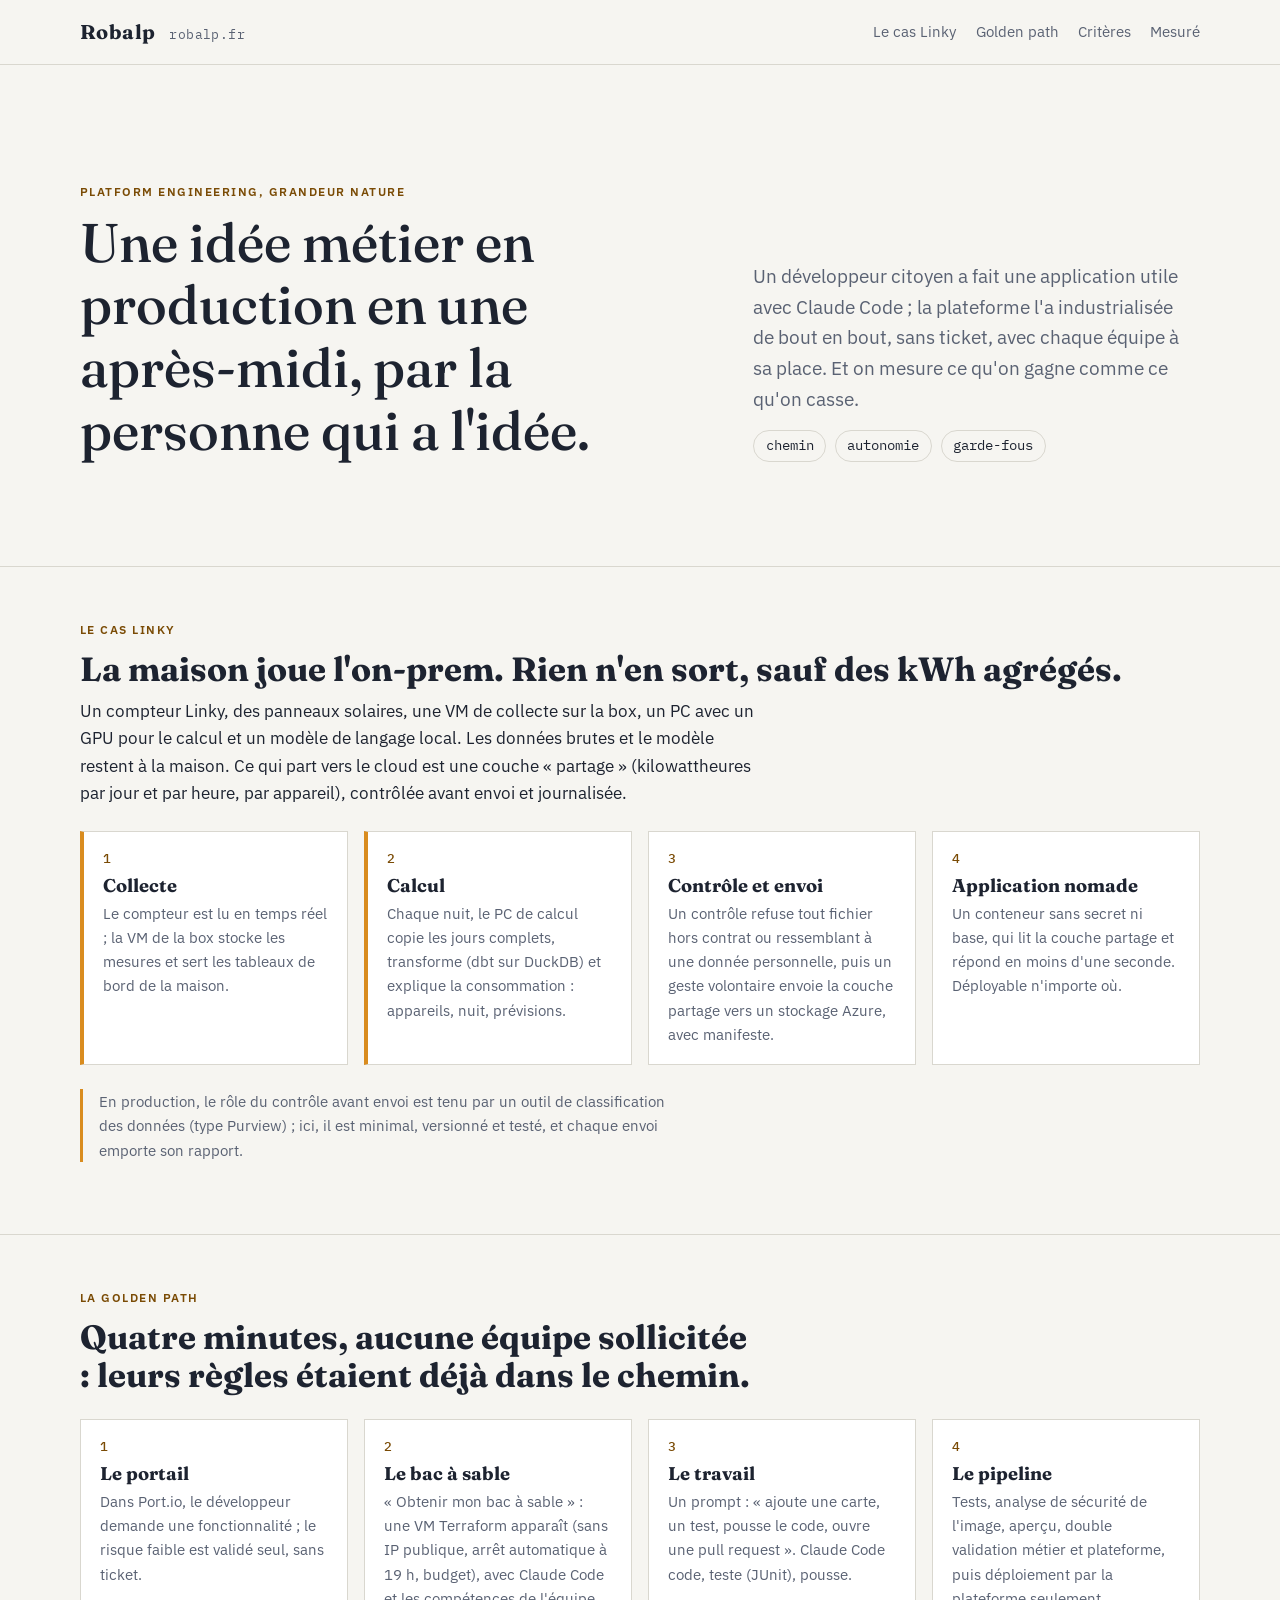
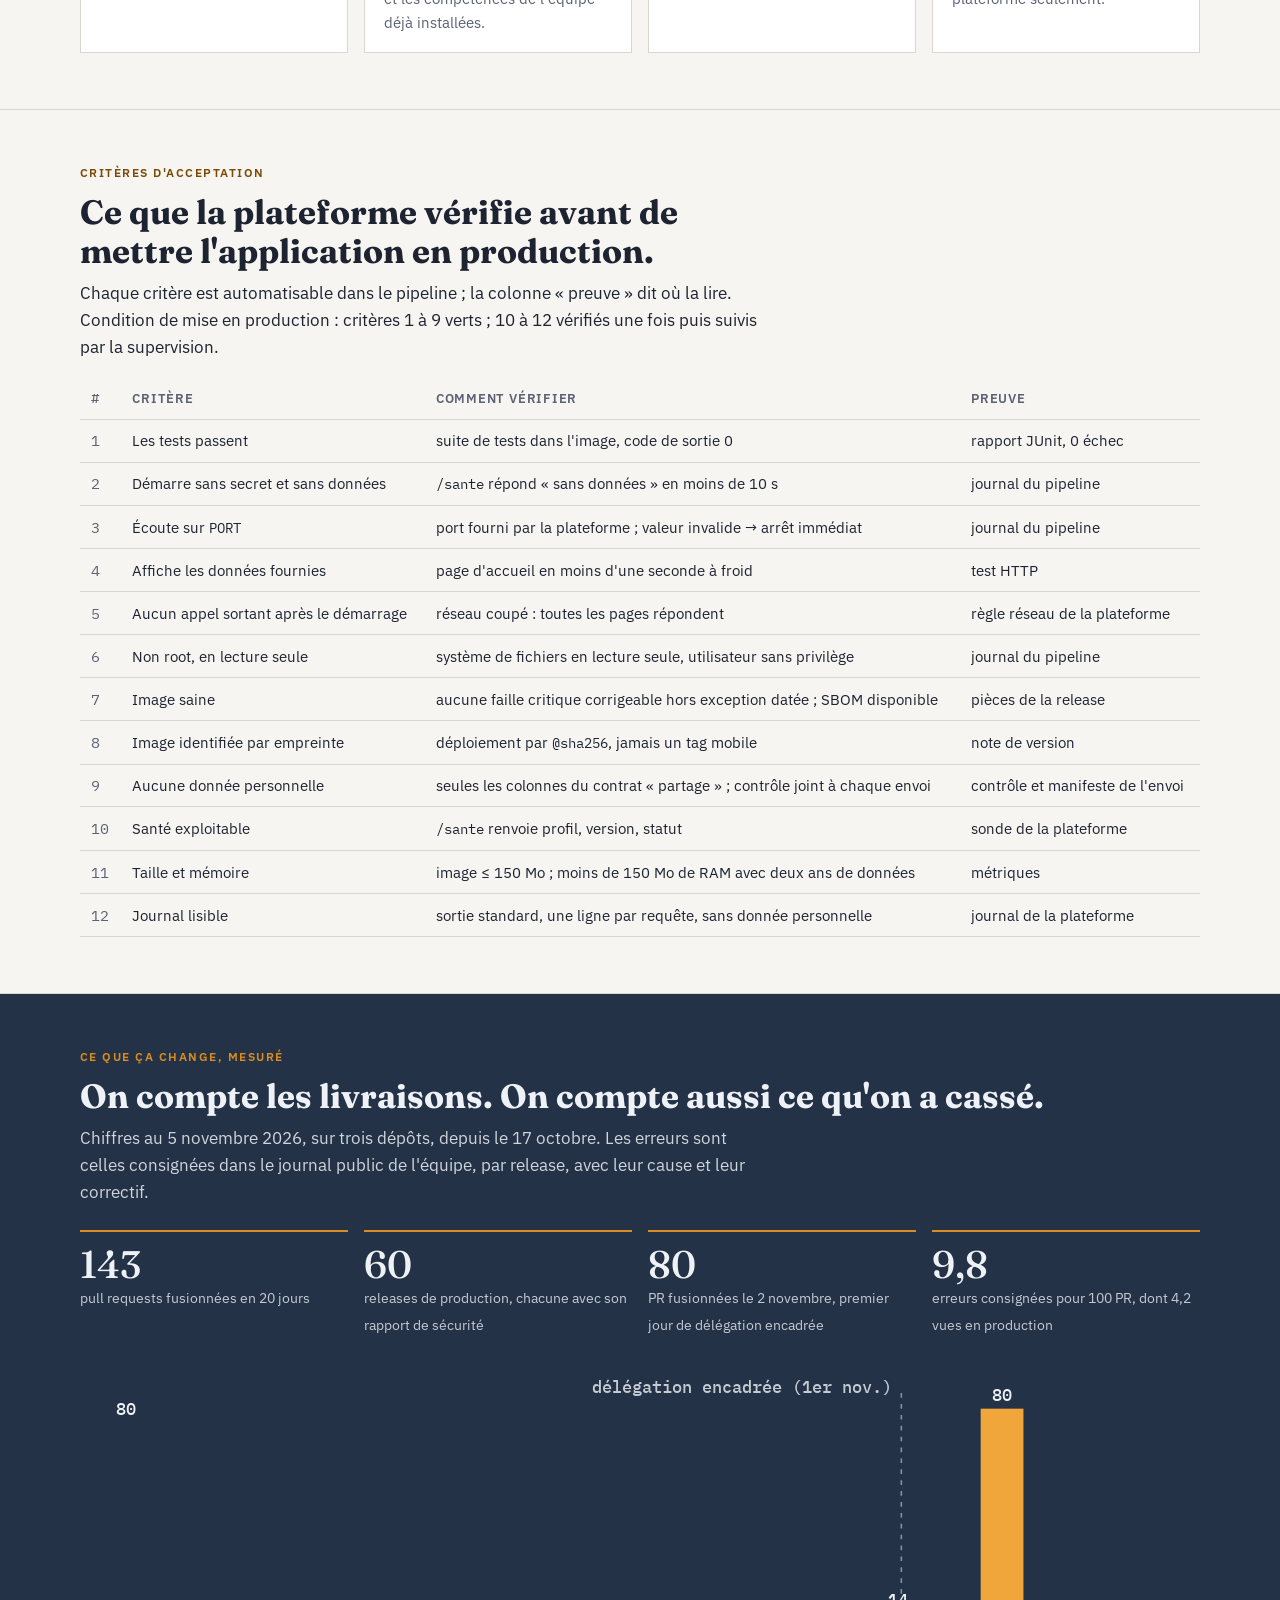
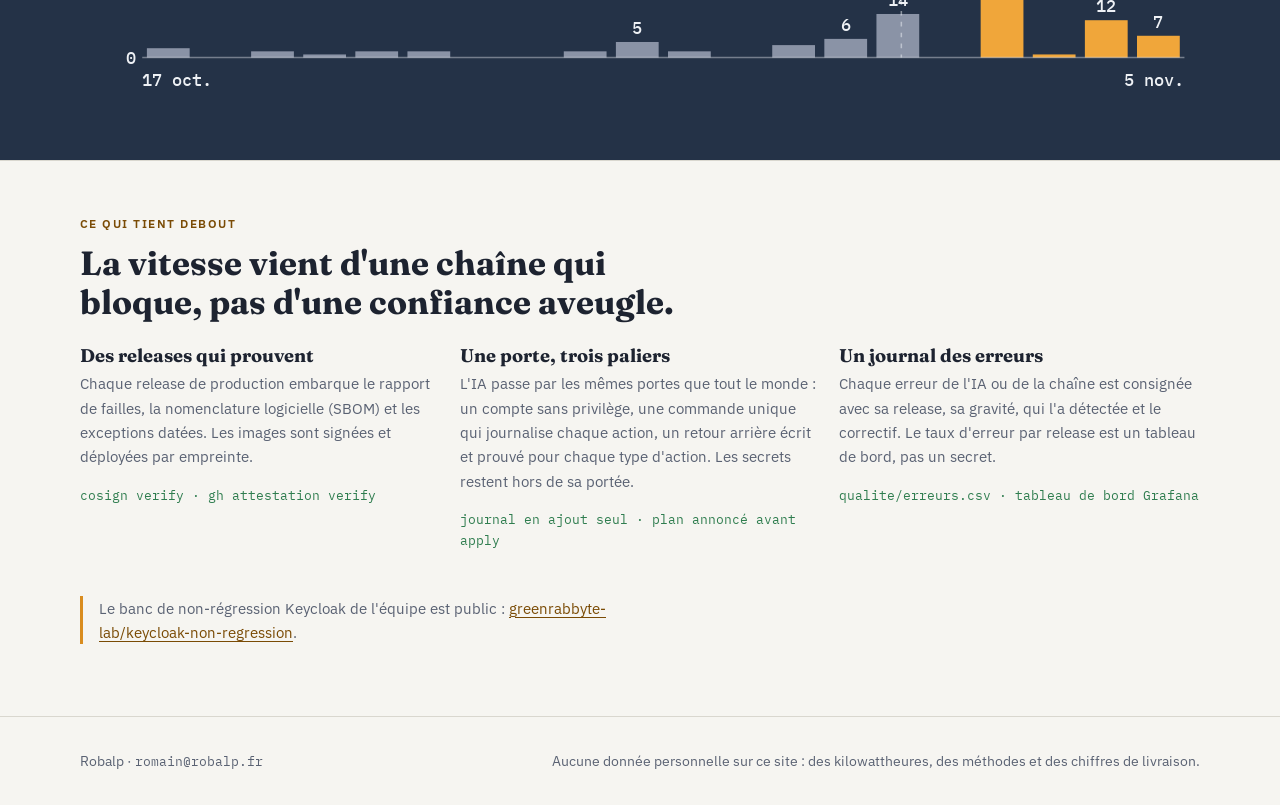
==== index.html @ 1f4fc1a6 "Site vitrine www.robalp.fr : cas Linky, golden path, critères, livraisons mesurées (GRL-93) Co-Autho" ====
<!doctype html>
<html lang="fr">
<head>
<meta charset="utf-8">
<meta name="viewport" content="width=device-width, initial-scale=1, viewport-fit=cover">
<title>Robalp — Linky, de la maison au cloud</title>
<meta name="description" content="Un développeur citoyen a fait une application utile avec Claude Code ; la plateforme l'a industrialisée de bout en bout. Le cas Linky : architecture, golden path, critères d'acceptation, livraisons et erreurs mesurées.">
<link rel="preconnect" href="https://fonts.googleapis.com">
<link rel="preconnect" href="https://fonts.gstatic.com" crossorigin>
<link rel="stylesheet" href="https://fonts.googleapis.com/css2?family=Fraunces:opsz,wght@9..144,500;9..144,700&family=IBM+Plex+Sans:wght@400;500;600&family=IBM+Plex+Mono:wght@400;500&display=swap">
<style>
/* Disposition : une colonne de lecture (68 ch), bandes pleine largeur aux sections de mesure ;
   l'accent est la couleur d'un compteur Linky (ambre), le fond un ardoise légèrement bleuté. */
:root {
  --bg: #f6f5f1; --fg: #1d2330; --muted: #5a6273; --line: #d9d7cf;
  --panel: #ffffff; --accent: #d98c1f; --accent-ink: #7a4b05; --slate: #243247; --slate-fg: #eef1f5;
  --ok: #2f7d4f;
  --display: "Fraunces", Georgia, "Times New Roman", serif;
  --body: "IBM Plex Sans", "Segoe UI", Helvetica, Arial, sans-serif;
  --mono: "IBM Plex Mono", Consolas, "Courier New", monospace;
  color-scheme: light;
}
@media (prefers-color-scheme: dark) { :root:not([data-theme="light"]) {
  --bg: #161a22; --fg: #e8e9ec; --muted: #a1a8b5; --line: #30374a;
  --panel: #1f2430; --accent: #f0a63a; --accent-ink: #ffd79a; --slate: #0f131b; --slate-fg: #e8e9ec; --ok: #6fc48f;
  color-scheme: dark;
} }
* { box-sizing: border-box; }
html, body { margin: 0; }
body { background: var(--bg); color: var(--fg); font: 17px/1.6 var(--body); }
.wrap { max-width: 72rem; margin: 0 auto; padding-left: max(16px, env(safe-area-inset-left, 0px)); padding-right: max(16px, env(safe-area-inset-right, 0px)); }
h1, h2, h3 { font-family: var(--display); font-weight: 700; line-height: 1.15; text-wrap: balance; margin: 0; }
h1 { font-size: clamp(2rem, 5vw, 3.4rem); font-weight: 500; }
h2 { font-size: clamp(1.5rem, 3vw, 2.1rem); margin-bottom: .6rem; }
h3 { font-size: 1.15rem; margin-bottom: .3rem; }
p { max-width: 68ch; margin: 0 0 1rem; }
a { color: var(--accent-ink); text-decoration-thickness: 1px; text-underline-offset: 3px; }
.eyebrow { font: 600 .78rem/1 var(--body); letter-spacing: .12em; text-transform: uppercase; color: var(--accent-ink); margin-bottom: .9rem; }
header.site { border-bottom: 1px solid var(--line); }
header.site .wrap { display: flex; justify-content: space-between; align-items: center; padding-block: 1rem; gap: 1rem; flex-wrap: wrap; }
.brand { font-family: var(--display); font-weight: 700; font-size: 1.25rem; letter-spacing: .02em; }
.brand small { font-family: var(--mono); font-weight: 400; color: var(--muted); font-size: .8rem; margin-left: .6rem; }
nav a { color: var(--muted); text-decoration: none; margin-left: 1.2rem; font-size: .95rem; }
nav a:hover { color: var(--fg); }
.hero .wrap { padding-block: 4rem 3rem; display: grid; grid-template-columns: minmax(0, 1.4fr) minmax(0, 1fr); gap: 3rem; align-items: end; }
.hero p.lead { font-size: 1.2rem; color: var(--muted); max-width: 40ch; }
.hero .kw { display: flex; gap: .6rem; flex-wrap: wrap; font-family: var(--mono); font-size: .85rem; }
.hero .kw span { border: 1px solid var(--line); border-radius: 999px; padding: .25rem .7rem; }
section { padding-block: 3.5rem; }
section + section { border-top: 1px solid var(--line); }
.flow { display: grid; grid-template-columns: repeat(4, minmax(0, 1fr)); gap: 1rem; margin-top: 1.5rem; counter-reset: etape; }
.flow .step { background: var(--panel); border: 1px solid var(--line); padding: 1.1rem 1.2rem; position: relative; min-width: 0; }
.flow .step::before { counter-increment: etape; content: counter(etape); font: 500 .8rem var(--mono); color: var(--accent-ink); display: block; margin-bottom: .5rem; }
.flow .step p { font-size: .95rem; color: var(--muted); margin: 0; }
.flow .step.house { border-left: 4px solid var(--accent); }
.note { font-size: .95rem; color: var(--muted); border-left: 3px solid var(--accent); padding-left: 1rem; max-width: 68ch; }
.band { background: var(--slate); color: var(--slate-fg); }
.band h2, .band .eyebrow { color: var(--slate-fg); }
.band .eyebrow { color: var(--accent); }
.stats { display: grid; grid-template-columns: repeat(4, minmax(0, 1fr)); gap: 1rem; margin: 1.5rem 0; }
.stat { border-top: 2px solid var(--accent); padding-top: .8rem; min-width: 0; }
.stat b { display: block; font: 500 2.4rem/1 var(--display); font-variant-numeric: tabular-nums; }
.stat span { font-size: .9rem; opacity: .8; }
.chart { overflow-x: auto; margin-top: 1rem; }
.chart svg { width: 100%; max-width: 100%; height: auto; display: block; }
.chart text { font: 500 11px var(--mono); fill: currentColor; }
.band p { color: var(--slate-fg); opacity: .85; }
table { border-collapse: collapse; width: 100%; font-size: .95rem; }
.table { overflow-x: auto; margin-top: 1.2rem; }
th, td { text-align: left; padding: .55rem .7rem; border-bottom: 1px solid var(--line); vertical-align: top; }
th { font-weight: 600; font-size: .8rem; letter-spacing: .06em; text-transform: uppercase; color: var(--muted); }
td.n { font-family: var(--mono); color: var(--muted); white-space: nowrap; }
code { font-family: var(--mono); font-size: .9em; }
.cards { display: grid; grid-template-columns: repeat(3, minmax(0, 1fr)); gap: 1.2rem; margin-top: 1.5rem; }
.cards article { min-width: 0; }
.cards article p { font-size: .95rem; color: var(--muted); }
.cards .proof { font-family: var(--mono); font-size: .82rem; color: var(--ok); }
footer { border-top: 1px solid var(--line); font-size: .9rem; color: var(--muted); }
footer .wrap { padding-block: 2rem; display: flex; justify-content: space-between; gap: 1rem; flex-wrap: wrap; }
footer code { user-select: all; }
@media (max-width: 760px) {
  .hero .wrap { grid-template-columns: 1fr; gap: 1.5rem; }
  .flow, .stats, .cards { grid-template-columns: 1fr 1fr; }
}
@media (max-width: 480px) { .flow, .stats, .cards { grid-template-columns: 1fr; } nav a { margin-left: .8rem; } }
:focus-visible { outline: 2px solid var(--accent); outline-offset: 2px; }
</style>
</head>
<body>
<header class="site"><div class="wrap">
  <div class="brand">Robalp <small>robalp.fr</small></div>
  <nav><a href="#cas">Le cas Linky</a><a href="#chemin">Golden path</a><a href="#criteres">Critères</a><a href="#mesure">Mesuré</a></nav>
</div></header>

<section class="hero"><div class="wrap">
  <div>
    <div class="eyebrow">Platform engineering, grandeur nature</div>
    <h1>Une idée métier en production en une après-midi, par la personne qui a l'idée.</h1>
  </div>
  <div>
    <p class="lead">Un développeur citoyen a fait une application utile avec Claude Code ; la plateforme l'a industrialisée de bout en bout, sans ticket, avec chaque équipe à sa place. Et on mesure ce qu'on gagne comme ce qu'on casse.</p>
    <div class="kw"><span>chemin</span><span>autonomie</span><span>garde-fous</span></div>
  </div>
</div></section>

<section id="cas"><div class="wrap">
  <div class="eyebrow">Le cas Linky</div>
  <h2>La maison joue l'on-prem. Rien n'en sort, sauf des kWh agrégés.</h2>
  <p>Un compteur Linky, des panneaux solaires, une VM de collecte sur la box, un PC avec un GPU pour le calcul et un modèle de langage local. Les données brutes et le modèle restent à la maison. Ce qui part vers le cloud est une couche « partage » (kilowattheures par jour et par heure, par appareil), contrôlée avant envoi et journalisée.</p>
  <div class="flow">
    <div class="step house"><h3>Collecte</h3><p>Le compteur est lu en temps réel ; la VM de la box stocke les mesures et sert les tableaux de bord de la maison.</p></div>
    <div class="step house"><h3>Calcul</h3><p>Chaque nuit, le PC de calcul copie les jours complets, transforme (dbt sur DuckDB) et explique la consommation : appareils, nuit, prévisions.</p></div>
    <div class="step"><h3>Contrôle et envoi</h3><p>Un contrôle refuse tout fichier hors contrat ou ressemblant à une donnée personnelle, puis un geste volontaire envoie la couche partage vers un stockage Azure, avec manifeste.</p></div>
    <div class="step"><h3>Application nomade</h3><p>Un conteneur sans secret ni base, qui lit la couche partage et répond en moins d'une seconde. Déployable n'importe où.</p></div>
  </div>
  <p class="note" style="margin-top:1.5rem">En production, le rôle du contrôle avant envoi est tenu par un outil de classification des données (type Purview) ; ici, il est minimal, versionné et testé, et chaque envoi emporte son rapport.</p>
</div></section>

<section id="chemin"><div class="wrap">
  <div class="eyebrow">La golden path</div>
  <h2>Quatre minutes, aucune équipe sollicitée : leurs règles étaient déjà dans le chemin.</h2>
  <div class="flow">
    <div class="step"><h3>Le portail</h3><p>Dans Port.io, le développeur demande une fonctionnalité ; le risque faible est validé seul, sans ticket.</p></div>
    <div class="step"><h3>Le bac à sable</h3><p>« Obtenir mon bac à sable » : une VM Terraform apparaît (sans IP publique, arrêt automatique à 19 h, budget), avec Claude Code et les compétences de l'équipe déjà installées.</p></div>
    <div class="step"><h3>Le travail</h3><p>Un prompt : « ajoute une carte, un test, pousse le code, ouvre une pull request ». Claude Code code, teste (JUnit), pousse.</p></div>
    <div class="step"><h3>Le pipeline</h3><p>Tests, analyse de sécurité de l'image, aperçu, double validation métier et plateforme, puis déploiement par la plateforme seulement.</p></div>
  </div>
</div></section>

<section id="criteres"><div class="wrap">
  <div class="eyebrow">Critères d'acceptation</div>
  <h2>Ce que la plateforme vérifie avant de mettre l'application en production.</h2>
  <p>Chaque critère est automatisable dans le pipeline ; la colonne « preuve » dit où la lire. Condition de mise en production : critères 1 à 9 verts ; 10 à 12 vérifiés une fois puis suivis par la supervision.</p>
  <div class="table"><table>
    <thead><tr><th>#</th><th>Critère</th><th>Comment vérifier</th><th>Preuve</th></tr></thead>
    <tbody>
      <tr><td class="n">1</td><td>Les tests passent</td><td>suite de tests dans l'image, code de sortie 0</td><td>rapport JUnit, 0 échec</td></tr>
      <tr><td class="n">2</td><td>Démarre sans secret et sans données</td><td><code>/sante</code> répond « sans données » en moins de 10 s</td><td>journal du pipeline</td></tr>
      <tr><td class="n">3</td><td>Écoute sur <code>PORT</code></td><td>port fourni par la plateforme ; valeur invalide → arrêt immédiat</td><td>journal du pipeline</td></tr>
      <tr><td class="n">4</td><td>Affiche les données fournies</td><td>page d'accueil en moins d'une seconde à froid</td><td>test HTTP</td></tr>
      <tr><td class="n">5</td><td>Aucun appel sortant après le démarrage</td><td>réseau coupé : toutes les pages répondent</td><td>règle réseau de la plateforme</td></tr>
      <tr><td class="n">6</td><td>Non root, en lecture seule</td><td>système de fichiers en lecture seule, utilisateur sans privilège</td><td>journal du pipeline</td></tr>
      <tr><td class="n">7</td><td>Image saine</td><td>aucune faille critique corrigeable hors exception datée ; SBOM disponible</td><td>pièces de la release</td></tr>
      <tr><td class="n">8</td><td>Image identifiée par empreinte</td><td>déploiement par <code>@sha256</code>, jamais un tag mobile</td><td>note de version</td></tr>
      <tr><td class="n">9</td><td>Aucune donnée personnelle</td><td>seules les colonnes du contrat « partage » ; contrôle joint à chaque envoi</td><td>contrôle et manifeste de l'envoi</td></tr>
      <tr><td class="n">10</td><td>Santé exploitable</td><td><code>/sante</code> renvoie profil, version, statut</td><td>sonde de la plateforme</td></tr>
      <tr><td class="n">11</td><td>Taille et mémoire</td><td>image ≤ 150 Mo ; moins de 150 Mo de RAM avec deux ans de données</td><td>métriques</td></tr>
      <tr><td class="n">12</td><td>Journal lisible</td><td>sortie standard, une ligne par requête, sans donnée personnelle</td><td>journal de la plateforme</td></tr>
    </tbody>
  </table></div>
</div></section>

<section id="mesure" class="band"><div class="wrap">
  <div class="eyebrow">Ce que ça change, mesuré</div>
  <h2>On compte les livraisons. On compte aussi ce qu'on a cassé.</h2>
  <p>Chiffres au 5 novembre 2026, sur trois dépôts, depuis le 17 octobre. Les erreurs sont celles consignées dans le journal public de l'équipe, par release, avec leur cause et leur correctif.</p>
  <div class="stats">
    <div class="stat"><b>143</b><span>pull requests fusionnées en 20 jours</span></div>
    <div class="stat"><b>60</b><span>releases de production, chacune avec son rapport de sécurité</span></div>
    <div class="stat"><b>80</b><span>PR fusionnées le 2 novembre, premier jour de délégation encadrée</span></div>
    <div class="stat"><b>9,8</b><span>erreurs consignées pour 100 PR, dont 4,2 vues en production</span></div>
  </div>
  <div class="chart" aria-label="Pull requests fusionnées par jour, du 17 octobre au 5 novembre 2026">
    <svg viewBox="0 0 720 220" role="img">
      <g id="barres"></g>
      <line x1="40" y1="190" x2="710" y2="190" stroke="currentColor" stroke-opacity=".4"/>
      <text x="40" y="208" text-anchor="start">17 oct.</text>
      <text x="710" y="208" text-anchor="end">5 nov.</text>
      <text x="36" y="194" text-anchor="end">0</text>
      <text x="36" y="34" text-anchor="end">80</text>
      <line x1="528" y1="20" x2="528" y2="190" stroke="currentColor" stroke-opacity=".5" stroke-dasharray="3 4"/>
      <text x="522" y="20" text-anchor="end" opacity=".8">délégation encadrée (1er nov.)</text>
    </svg>
  </div>
</div></section>

<section id="tient"><div class="wrap">
  <div class="eyebrow">Ce qui tient debout</div>
  <h2>La vitesse vient d'une chaîne qui bloque, pas d'une confiance aveugle.</h2>
  <div class="cards">
    <article><h3>Des releases qui prouvent</h3><p>Chaque release de production embarque le rapport de failles, la nomenclature logicielle (SBOM) et les exceptions datées. Les images sont signées et déployées par empreinte.</p><p class="proof">cosign verify · gh attestation verify</p></article>
    <article><h3>Une porte, trois paliers</h3><p>L'IA passe par les mêmes portes que tout le monde : un compte sans privilège, une commande unique qui journalise chaque action, un retour arrière écrit et prouvé pour chaque type d'action. Les secrets restent hors de sa portée.</p><p class="proof">journal en ajout seul · plan annoncé avant apply</p></article>
    <article><h3>Un journal des erreurs</h3><p>Chaque erreur de l'IA ou de la chaîne est consignée avec sa release, sa gravité, qui l'a détectée et le correctif. Le taux d'erreur par release est un tableau de bord, pas un secret.</p><p class="proof">qualite/erreurs.csv · tableau de bord Grafana</p></article>
  </div>
  <p class="note" style="margin-top:1.8rem">Le banc de non-régression Keycloak de l'équipe est public : <a href="https://github.com/greenrabbyte-lab/keycloak-non-regression">greenrabbyte-lab/keycloak-non-regression</a>.</p>
</div></section>

<footer><div class="wrap">
  <div>Robalp · <code>romain@robalp.fr</code></div>
  <div>Aucune donnée personnelle sur ce site : des kilowattheures, des méthodes et des chiffres de livraison.</div>
</div></footer>

<script>
(function () {
  var serie = [["17",3],["18",0],["19",2],["20",1],["21",2],["22",2],["23",0],["24",0],["25",2],["26",5],["27",2],["28",0],["29",4],["30",6],["31",14],["1",0],["2",80],["3",1],["4",12],["5",7]];
  var g = document.getElementById("barres"), x0 = 40, largeur = 670, h0 = 190, haut = 160, max = 80;
  var pas = largeur / serie.length, ns = "http://www.w3.org/2000/svg";
  serie.forEach(function (d, i) {
    var h = d[1] / max * haut, r = document.createElementNS(ns, "rect");
    r.setAttribute("x", x0 + i * pas + 3); r.setAttribute("y", h0 - h); r.setAttribute("width", pas - 6); r.setAttribute("height", Math.max(h, d[1] ? 1 : 0));
    r.setAttribute("fill", i >= 15 ? "#f0a63a" : "#8a93a6"); g.appendChild(r);
    if (d[1] >= 5) { var t = document.createElementNS(ns, "text"); t.setAttribute("x", x0 + i * pas + pas / 2); t.setAttribute("y", h0 - h - 5); t.setAttribute("text-anchor", "middle"); t.textContent = d[1]; g.appendChild(t); }
  });
})();
</script>
</body>
</html>
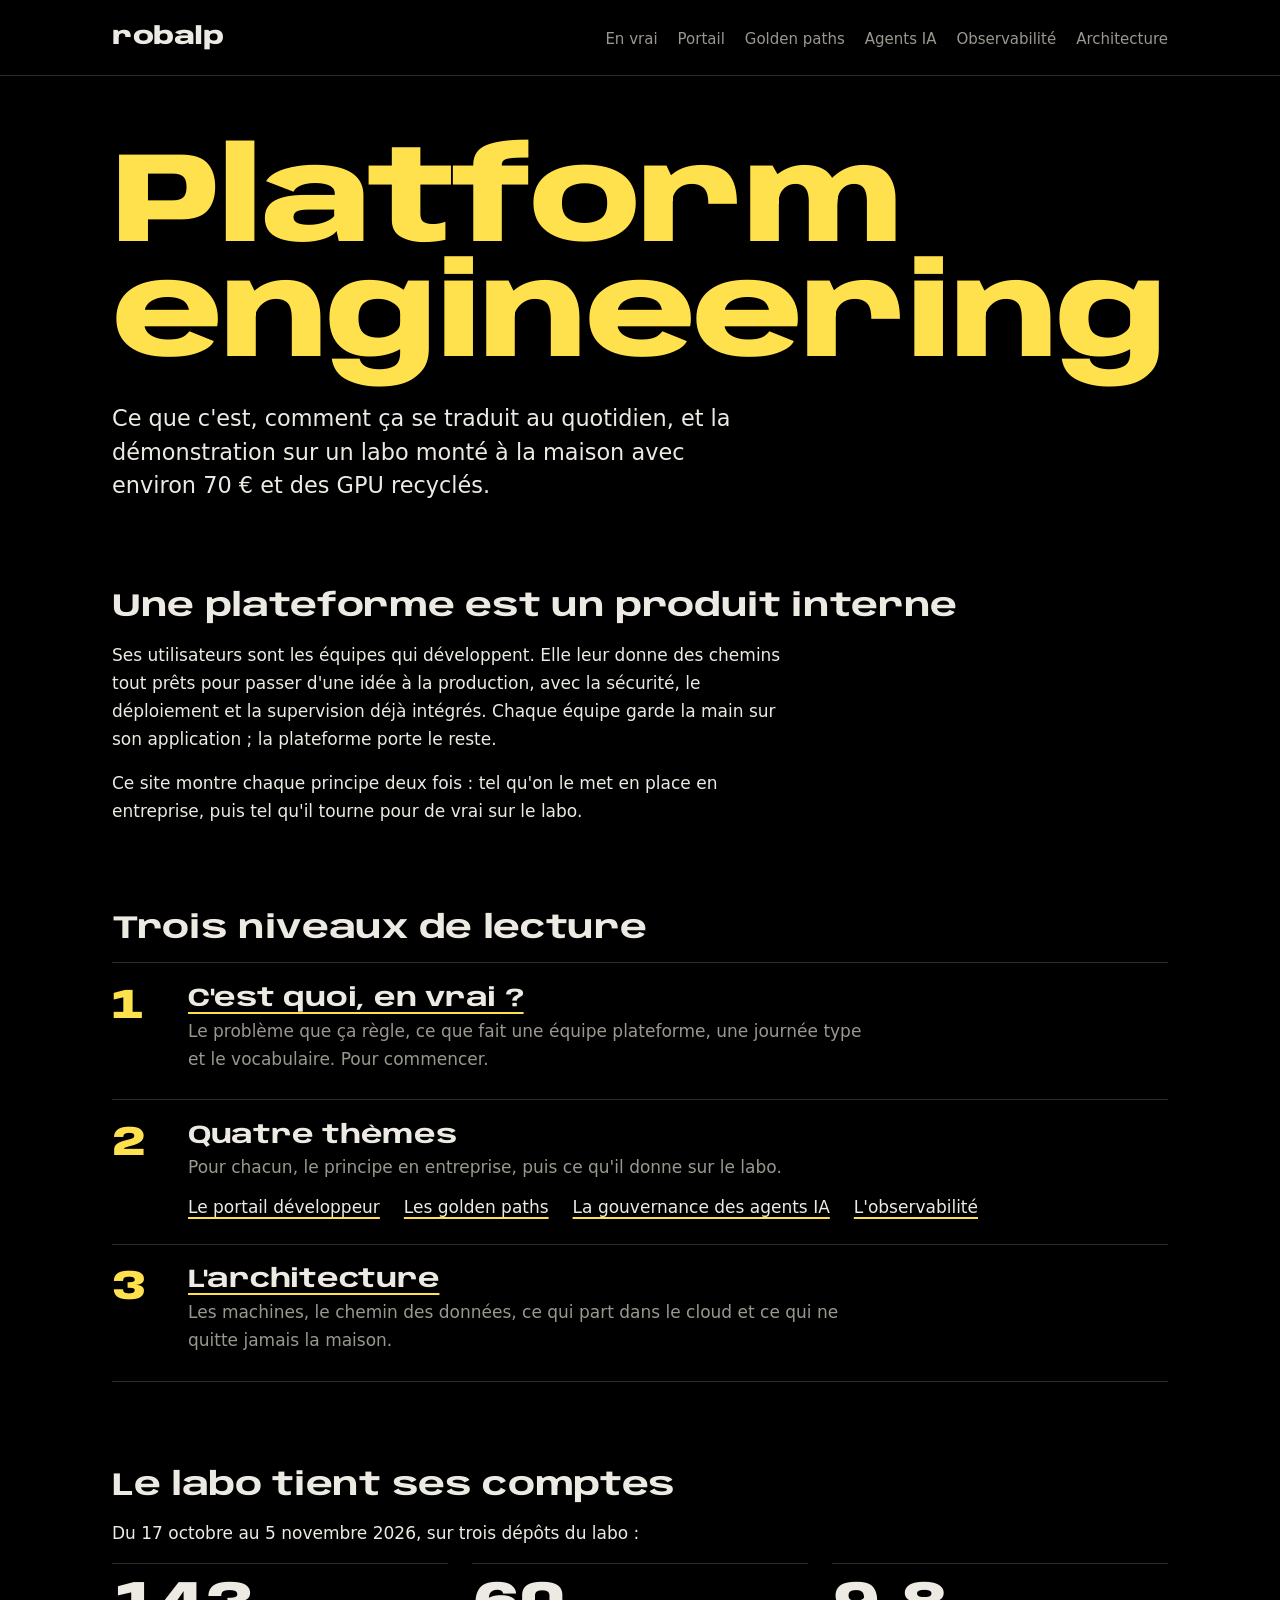
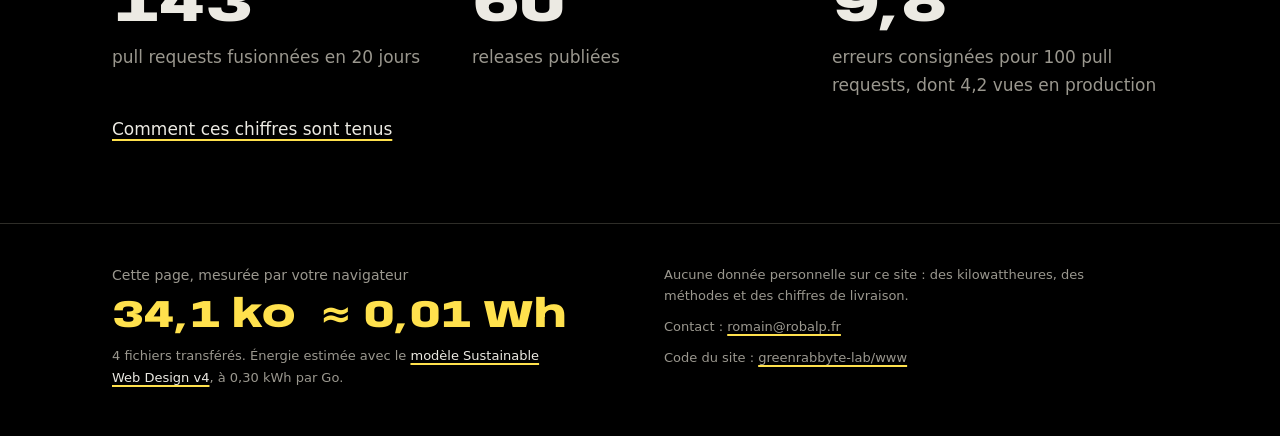
==== commit 8d29623b: "Site vitrine : pages par thème, référencement, compteur de sobriété" ====
--- a/index.html
+++ b/index.html
@@ -2,206 +2,127 @@
 <html lang="fr">
 <head>
 <meta charset="utf-8">
-<meta name="viewport" content="width=device-width, initial-scale=1, viewport-fit=cover">
-<title>Robalp — Linky, de la maison au cloud</title>
-<meta name="description" content="Un développeur citoyen a fait une application utile avec Claude Code ; la plateforme l'a industrialisée de bout en bout. Le cas Linky : architecture, golden path, critères d'acceptation, livraisons et erreurs mesurées.">
-<link rel="preconnect" href="https://fonts.googleapis.com">
-<link rel="preconnect" href="https://fonts.gstatic.com" crossorigin>
-<link rel="stylesheet" href="https://fonts.googleapis.com/css2?family=Fraunces:opsz,wght@9..144,500;9..144,700&family=IBM+Plex+Sans:wght@400;500;600&family=IBM+Plex+Mono:wght@400;500&display=swap">
-<style>
-/* Disposition : une colonne de lecture (68 ch), bandes pleine largeur aux sections de mesure ;
-   l'accent est la couleur d'un compteur Linky (ambre), le fond un ardoise légèrement bleuté. */
-:root {
-  --bg: #f6f5f1; --fg: #1d2330; --muted: #5a6273; --line: #d9d7cf;
-  --panel: #ffffff; --accent: #d98c1f; --accent-ink: #7a4b05; --slate: #243247; --slate-fg: #eef1f5;
-  --ok: #2f7d4f;
-  --display: "Fraunces", Georgia, "Times New Roman", serif;
-  --body: "IBM Plex Sans", "Segoe UI", Helvetica, Arial, sans-serif;
-  --mono: "IBM Plex Mono", Consolas, "Courier New", monospace;
-  color-scheme: light;
+<meta name="viewport" content="width=device-width, initial-scale=1">
+<title>Platform engineering, par l'exemple | Robalp</title>
+<meta name="description" content="Le platform engineering expliqué par le concret : chaque principe tel qu&#x27;on le met en place en entreprise, puis tel qu&#x27;il tourne sur un labo maison monté avec environ 70 € et des GPU recyclés.">
+<link rel="canonical" href="https://www.robalp.fr/">
+<meta name="robots" content="index, follow, max-snippet:-1, max-image-preview:large">
+<meta name="theme-color" content="#000000">
+<meta property="og:type" content="website">
+<meta property="og:site_name" content="Robalp">
+<meta property="og:locale" content="fr_FR">
+<meta property="og:title" content="Platform engineering, par l&#x27;exemple | Robalp">
+<meta property="og:description" content="Le platform engineering expliqué par le concret : chaque principe tel qu&#x27;on le met en place en entreprise, puis tel qu&#x27;il tourne sur un labo maison monté avec environ 70 € et des GPU recyclés.">
+<meta property="og:url" content="https://www.robalp.fr/">
+<meta property="og:image" content="https://www.robalp.fr/assets/partage.png">
+<meta property="og:image:width" content="1200">
+<meta property="og:image:height" content="630">
+<meta property="og:image:alt" content="Platform engineering, en vrai, sur robalp.fr">
+<meta name="twitter:card" content="summary_large_image">
+<link rel="icon" href="assets/icone.svg" type="image/svg+xml">
+<link rel="preload" href="assets/anybody.woff2" as="font" type="font/woff2" crossorigin>
+<link rel="stylesheet" href="assets/site.css">
+<script type="application/ld+json">
+{
+ "@context": "https://schema.org",
+ "@graph": [
+  {
+   "@type": "WebSite",
+   "@id": "https://www.robalp.fr/#site",
+   "url": "https://www.robalp.fr/",
+   "name": "Robalp",
+   "inLanguage": "fr-FR",
+   "description": "Le platform engineering expliqué par le concret : chaque principe tel qu'on le met en place en entreprise, puis tel qu'il tourne sur un labo maison monté avec environ 70 € et des GPU recyclés."
+  },
+  {
+   "@type": "WebPage",
+   "@id": "https://www.robalp.fr/#page",
+   "url": "https://www.robalp.fr/",
+   "name": "Platform engineering, par l'exemple | Robalp",
+   "description": "Le platform engineering expliqué par le concret : chaque principe tel qu'on le met en place en entreprise, puis tel qu'il tourne sur un labo maison monté avec environ 70 € et des GPU recyclés.",
+   "inLanguage": "fr-FR",
+   "isPartOf": {
+    "@id": "https://www.robalp.fr/#site"
+   },
+   "about": {
+    "@type": "Thing",
+    "name": "Platform engineering"
+   }
+  }
+ ]
 }
-@media (prefers-color-scheme: dark) { :root:not([data-theme="light"]) {
-  --bg: #161a22; --fg: #e8e9ec; --muted: #a1a8b5; --line: #30374a;
-  --panel: #1f2430; --accent: #f0a63a; --accent-ink: #ffd79a; --slate: #0f131b; --slate-fg: #e8e9ec; --ok: #6fc48f;
-  color-scheme: dark;
-} }
-* { box-sizing: border-box; }
-html, body { margin: 0; }
-body { background: var(--bg); color: var(--fg); font: 17px/1.6 var(--body); }
-.wrap { max-width: 72rem; margin: 0 auto; padding-left: max(16px, env(safe-area-inset-left, 0px)); padding-right: max(16px, env(safe-area-inset-right, 0px)); }
-h1, h2, h3 { font-family: var(--display); font-weight: 700; line-height: 1.15; text-wrap: balance; margin: 0; }
-h1 { font-size: clamp(2rem, 5vw, 3.4rem); font-weight: 500; }
-h2 { font-size: clamp(1.5rem, 3vw, 2.1rem); margin-bottom: .6rem; }
-h3 { font-size: 1.15rem; margin-bottom: .3rem; }
-p { max-width: 68ch; margin: 0 0 1rem; }
-a { color: var(--accent-ink); text-decoration-thickness: 1px; text-underline-offset: 3px; }
-.eyebrow { font: 600 .78rem/1 var(--body); letter-spacing: .12em; text-transform: uppercase; color: var(--accent-ink); margin-bottom: .9rem; }
-header.site { border-bottom: 1px solid var(--line); }
-header.site .wrap { display: flex; justify-content: space-between; align-items: center; padding-block: 1rem; gap: 1rem; flex-wrap: wrap; }
-.brand { font-family: var(--display); font-weight: 700; font-size: 1.25rem; letter-spacing: .02em; }
-.brand small { font-family: var(--mono); font-weight: 400; color: var(--muted); font-size: .8rem; margin-left: .6rem; }
-nav a { color: var(--muted); text-decoration: none; margin-left: 1.2rem; font-size: .95rem; }
-nav a:hover { color: var(--fg); }
-.hero .wrap { padding-block: 4rem 3rem; display: grid; grid-template-columns: minmax(0, 1.4fr) minmax(0, 1fr); gap: 3rem; align-items: end; }
-.hero p.lead { font-size: 1.2rem; color: var(--muted); max-width: 40ch; }
-.hero .kw { display: flex; gap: .6rem; flex-wrap: wrap; font-family: var(--mono); font-size: .85rem; }
-.hero .kw span { border: 1px solid var(--line); border-radius: 999px; padding: .25rem .7rem; }
-section { padding-block: 3.5rem; }
-section + section { border-top: 1px solid var(--line); }
-.flow { display: grid; grid-template-columns: repeat(4, minmax(0, 1fr)); gap: 1rem; margin-top: 1.5rem; counter-reset: etape; }
-.flow .step { background: var(--panel); border: 1px solid var(--line); padding: 1.1rem 1.2rem; position: relative; min-width: 0; }
-.flow .step::before { counter-increment: etape; content: counter(etape); font: 500 .8rem var(--mono); color: var(--accent-ink); display: block; margin-bottom: .5rem; }
-.flow .step p { font-size: .95rem; color: var(--muted); margin: 0; }
-.flow .step.house { border-left: 4px solid var(--accent); }
-.note { font-size: .95rem; color: var(--muted); border-left: 3px solid var(--accent); padding-left: 1rem; max-width: 68ch; }
-.band { background: var(--slate); color: var(--slate-fg); }
-.band h2, .band .eyebrow { color: var(--slate-fg); }
-.band .eyebrow { color: var(--accent); }
-.stats { display: grid; grid-template-columns: repeat(4, minmax(0, 1fr)); gap: 1rem; margin: 1.5rem 0; }
-.stat { border-top: 2px solid var(--accent); padding-top: .8rem; min-width: 0; }
-.stat b { display: block; font: 500 2.4rem/1 var(--display); font-variant-numeric: tabular-nums; }
-.stat span { font-size: .9rem; opacity: .8; }
-.chart { overflow-x: auto; margin-top: 1rem; }
-.chart svg { width: 100%; max-width: 100%; height: auto; display: block; }
-.chart text { font: 500 11px var(--mono); fill: currentColor; }
-.band p { color: var(--slate-fg); opacity: .85; }
-table { border-collapse: collapse; width: 100%; font-size: .95rem; }
-.table { overflow-x: auto; margin-top: 1.2rem; }
-th, td { text-align: left; padding: .55rem .7rem; border-bottom: 1px solid var(--line); vertical-align: top; }
-th { font-weight: 600; font-size: .8rem; letter-spacing: .06em; text-transform: uppercase; color: var(--muted); }
-td.n { font-family: var(--mono); color: var(--muted); white-space: nowrap; }
-code { font-family: var(--mono); font-size: .9em; }
-.cards { display: grid; grid-template-columns: repeat(3, minmax(0, 1fr)); gap: 1.2rem; margin-top: 1.5rem; }
-.cards article { min-width: 0; }
-.cards article p { font-size: .95rem; color: var(--muted); }
-.cards .proof { font-family: var(--mono); font-size: .82rem; color: var(--ok); }
-footer { border-top: 1px solid var(--line); font-size: .9rem; color: var(--muted); }
-footer .wrap { padding-block: 2rem; display: flex; justify-content: space-between; gap: 1rem; flex-wrap: wrap; }
-footer code { user-select: all; }
-@media (max-width: 760px) {
-  .hero .wrap { grid-template-columns: 1fr; gap: 1.5rem; }
-  .flow, .stats, .cards { grid-template-columns: 1fr 1fr; }
-}
-@media (max-width: 480px) { .flow, .stats, .cards { grid-template-columns: 1fr; } nav a { margin-left: .8rem; } }
-:focus-visible { outline: 2px solid var(--accent); outline-offset: 2px; }
-</style>
+</script>
+<script src="assets/compteur.js" defer></script>
 </head>
 <body>
-<header class="site"><div class="wrap">
-  <div class="brand">Robalp <small>robalp.fr</small></div>
-  <nav><a href="#cas">Le cas Linky</a><a href="#chemin">Golden path</a><a href="#criteres">Critères</a><a href="#mesure">Mesuré</a></nav>
+<a class="evitement" href="#contenu">Aller au contenu</a>
+<header class="tete"><div class="cadre">
+  <a class="marque" href="index.html" aria-label="Robalp, accueil">robalp</a>
+  <nav aria-label="Pages du site"><a href="en-vrai.html">En vrai</a><a href="portail.html">Portail</a><a href="golden-paths.html">Golden paths</a><a href="agents-ia.html">Agents IA</a><a href="observabilite.html">Observabilité</a><a href="architecture.html">Architecture</a></nav>
 </div></header>
 
-<section class="hero"><div class="wrap">
-  <div>
-    <div class="eyebrow">Platform engineering, grandeur nature</div>
-    <h1>Une idée métier en production en une après-midi, par la personne qui a l'idée.</h1>
+<main id="contenu" class="cadre">
+
+<section class="entree ouverture">
+  <h1><span>Platform</span> <span>engineering</span></h1>
+  <p class="chapeau">Ce que c'est, comment ça se traduit au quotidien, et la démonstration sur un labo monté à la maison avec environ 70 € et des GPU recyclés.</p>
+</section>
+
+<section class="bloc">
+  <h2>Une plateforme est un produit interne</h2>
+  <p>Ses utilisateurs sont les équipes qui développent. Elle leur donne des chemins tout prêts pour passer d'une idée à la production, avec la sécurité, le déploiement et la supervision déjà intégrés. Chaque équipe garde la main sur son application ; la plateforme porte le reste.</p>
+  <p>Ce site montre chaque principe deux fois : tel qu'on le met en place en entreprise, puis tel qu'il tourne pour de vrai sur le labo.</p>
+</section>
+
+<section class="bloc" aria-labelledby="niveaux">
+  <h2 id="niveaux">Trois niveaux de lecture</h2>
+  <ol class="parcours">
+    <li>
+      <h3><a href="en-vrai.html">C'est quoi, en vrai ?</a></h3>
+      <p>Le problème que ça règle, ce que fait une équipe plateforme, une journée type et le vocabulaire. Pour commencer.</p>
+    </li>
+    <li>
+      <h3>Quatre thèmes</h3>
+      <p>Pour chacun, le principe en entreprise, puis ce qu'il donne sur le labo.</p>
+      <ul class="themes">
+        <li><a href="portail.html">Le portail développeur</a></li>
+        <li><a href="golden-paths.html">Les golden paths</a></li>
+        <li><a href="agents-ia.html">La gouvernance des agents IA</a></li>
+        <li><a href="observabilite.html">L'observabilité</a></li>
+      </ul>
+    </li>
+    <li>
+      <h3><a href="architecture.html">L'architecture</a></h3>
+      <p>Les machines, le chemin des données, ce qui part dans le cloud et ce qui ne quitte jamais la maison.</p>
+    </li>
+  </ol>
+</section>
+
+<section class="bloc">
+  <h2>Le labo tient ses comptes</h2>
+  <p>Du 17 octobre au 5 novembre 2026, sur trois dépôts du labo :</p>
+  <dl class="releve">
+    <div><dt>143</dt><dd>pull requests fusionnées en 20 jours</dd></div>
+    <div><dt>60</dt><dd>releases publiées</dd></div>
+    <div><dt>9,8</dt><dd>erreurs consignées pour 100 pull requests, dont 4,2 vues en production</dd></div>
+  </dl>
+  <p><a href="agents-ia.html#mesure">Comment ces chiffres sont tenus</a></p>
+</section>
+
+</main>
+
+<footer class="pied"><div class="cadre">
+  <div class="compteur">
+    <p class="compteur-titre">Cette page, mesurée par votre navigateur</p>
+    <p class="compteur-valeurs"><span id="poids">…</span><span id="energie"></span></p>
+    <p class="compteur-note"><span id="fichiers">Les fichiers</span> transférés. Énergie estimée avec le <a href="https://sustainablewebdesign.org/estimating-digital-emissions/">modèle Sustainable Web Design v4</a>, à 0,30 kWh par Go.</p>
+    <noscript><p class="compteur-note">Le compteur a besoin de JavaScript.</p></noscript>
   </div>
-  <div>
-    <p class="lead">Un développeur citoyen a fait une application utile avec Claude Code ; la plateforme l'a industrialisée de bout en bout, sans ticket, avec chaque équipe à sa place. Et on mesure ce qu'on gagne comme ce qu'on casse.</p>
-    <div class="kw"><span>chemin</span><span>autonomie</span><span>garde-fous</span></div>
+  <div class="pied-texte">
+    <p>Aucune donnée personnelle sur ce site : des kilowattheures, des méthodes et des chiffres de livraison.</p>
+    <p>Contact : <a href="mailto:romain@robalp.fr">romain@robalp.fr</a></p>
+    <p>Code du site : <a href="https://github.com/greenrabbyte-lab/www">greenrabbyte-lab/www</a></p>
   </div>
-</div></section>
-
-<section id="cas"><div class="wrap">
-  <div class="eyebrow">Le cas Linky</div>
-  <h2>La maison joue l'on-prem. Rien n'en sort, sauf des kWh agrégés.</h2>
-  <p>Un compteur Linky, des panneaux solaires, une VM de collecte sur la box, un PC avec un GPU pour le calcul et un modèle de langage local. Les données brutes et le modèle restent à la maison. Ce qui part vers le cloud est une couche « partage » (kilowattheures par jour et par heure, par appareil), contrôlée avant envoi et journalisée.</p>
-  <div class="flow">
-    <div class="step house"><h3>Collecte</h3><p>Le compteur est lu en temps réel ; la VM de la box stocke les mesures et sert les tableaux de bord de la maison.</p></div>
-    <div class="step house"><h3>Calcul</h3><p>Chaque nuit, le PC de calcul copie les jours complets, transforme (dbt sur DuckDB) et explique la consommation : appareils, nuit, prévisions.</p></div>
-    <div class="step"><h3>Contrôle et envoi</h3><p>Un contrôle refuse tout fichier hors contrat ou ressemblant à une donnée personnelle, puis un geste volontaire envoie la couche partage vers un stockage Azure, avec manifeste.</p></div>
-    <div class="step"><h3>Application nomade</h3><p>Un conteneur sans secret ni base, qui lit la couche partage et répond en moins d'une seconde. Déployable n'importe où.</p></div>
-  </div>
-  <p class="note" style="margin-top:1.5rem">En production, le rôle du contrôle avant envoi est tenu par un outil de classification des données (type Purview) ; ici, il est minimal, versionné et testé, et chaque envoi emporte son rapport.</p>
-</div></section>
-
-<section id="chemin"><div class="wrap">
-  <div class="eyebrow">La golden path</div>
-  <h2>Quatre minutes, aucune équipe sollicitée : leurs règles étaient déjà dans le chemin.</h2>
-  <div class="flow">
-    <div class="step"><h3>Le portail</h3><p>Dans Port.io, le développeur demande une fonctionnalité ; le risque faible est validé seul, sans ticket.</p></div>
-    <div class="step"><h3>Le bac à sable</h3><p>« Obtenir mon bac à sable » : une VM Terraform apparaît (sans IP publique, arrêt automatique à 19 h, budget), avec Claude Code et les compétences de l'équipe déjà installées.</p></div>
-    <div class="step"><h3>Le travail</h3><p>Un prompt : « ajoute une carte, un test, pousse le code, ouvre une pull request ». Claude Code code, teste (JUnit), pousse.</p></div>
-    <div class="step"><h3>Le pipeline</h3><p>Tests, analyse de sécurité de l'image, aperçu, double validation métier et plateforme, puis déploiement par la plateforme seulement.</p></div>
-  </div>
-</div></section>
-
-<section id="criteres"><div class="wrap">
-  <div class="eyebrow">Critères d'acceptation</div>
-  <h2>Ce que la plateforme vérifie avant de mettre l'application en production.</h2>
-  <p>Chaque critère est automatisable dans le pipeline ; la colonne « preuve » dit où la lire. Condition de mise en production : critères 1 à 9 verts ; 10 à 12 vérifiés une fois puis suivis par la supervision.</p>
-  <div class="table"><table>
-    <thead><tr><th>#</th><th>Critère</th><th>Comment vérifier</th><th>Preuve</th></tr></thead>
-    <tbody>
-      <tr><td class="n">1</td><td>Les tests passent</td><td>suite de tests dans l'image, code de sortie 0</td><td>rapport JUnit, 0 échec</td></tr>
-      <tr><td class="n">2</td><td>Démarre sans secret et sans données</td><td><code>/sante</code> répond « sans données » en moins de 10 s</td><td>journal du pipeline</td></tr>
-      <tr><td class="n">3</td><td>Écoute sur <code>PORT</code></td><td>port fourni par la plateforme ; valeur invalide → arrêt immédiat</td><td>journal du pipeline</td></tr>
-      <tr><td class="n">4</td><td>Affiche les données fournies</td><td>page d'accueil en moins d'une seconde à froid</td><td>test HTTP</td></tr>
-      <tr><td class="n">5</td><td>Aucun appel sortant après le démarrage</td><td>réseau coupé : toutes les pages répondent</td><td>règle réseau de la plateforme</td></tr>
-      <tr><td class="n">6</td><td>Non root, en lecture seule</td><td>système de fichiers en lecture seule, utilisateur sans privilège</td><td>journal du pipeline</td></tr>
-      <tr><td class="n">7</td><td>Image saine</td><td>aucune faille critique corrigeable hors exception datée ; SBOM disponible</td><td>pièces de la release</td></tr>
-      <tr><td class="n">8</td><td>Image identifiée par empreinte</td><td>déploiement par <code>@sha256</code>, jamais un tag mobile</td><td>note de version</td></tr>
-      <tr><td class="n">9</td><td>Aucune donnée personnelle</td><td>seules les colonnes du contrat « partage » ; contrôle joint à chaque envoi</td><td>contrôle et manifeste de l'envoi</td></tr>
-      <tr><td class="n">10</td><td>Santé exploitable</td><td><code>/sante</code> renvoie profil, version, statut</td><td>sonde de la plateforme</td></tr>
-      <tr><td class="n">11</td><td>Taille et mémoire</td><td>image ≤ 150 Mo ; moins de 150 Mo de RAM avec deux ans de données</td><td>métriques</td></tr>
-      <tr><td class="n">12</td><td>Journal lisible</td><td>sortie standard, une ligne par requête, sans donnée personnelle</td><td>journal de la plateforme</td></tr>
-    </tbody>
-  </table></div>
-</div></section>
-
-<section id="mesure" class="band"><div class="wrap">
-  <div class="eyebrow">Ce que ça change, mesuré</div>
-  <h2>On compte les livraisons. On compte aussi ce qu'on a cassé.</h2>
-  <p>Chiffres au 5 novembre 2026, sur trois dépôts, depuis le 17 octobre. Les erreurs sont celles consignées dans le journal public de l'équipe, par release, avec leur cause et leur correctif.</p>
-  <div class="stats">
-    <div class="stat"><b>143</b><span>pull requests fusionnées en 20 jours</span></div>
-    <div class="stat"><b>60</b><span>releases de production, chacune avec son rapport de sécurité</span></div>
-    <div class="stat"><b>80</b><span>PR fusionnées le 2 novembre, premier jour de délégation encadrée</span></div>
-    <div class="stat"><b>9,8</b><span>erreurs consignées pour 100 PR, dont 4,2 vues en production</span></div>
-  </div>
-  <div class="chart" aria-label="Pull requests fusionnées par jour, du 17 octobre au 5 novembre 2026">
-    <svg viewBox="0 0 720 220" role="img">
-      <g id="barres"></g>
-      <line x1="40" y1="190" x2="710" y2="190" stroke="currentColor" stroke-opacity=".4"/>
-      <text x="40" y="208" text-anchor="start">17 oct.</text>
-      <text x="710" y="208" text-anchor="end">5 nov.</text>
-      <text x="36" y="194" text-anchor="end">0</text>
-      <text x="36" y="34" text-anchor="end">80</text>
-      <line x1="528" y1="20" x2="528" y2="190" stroke="currentColor" stroke-opacity=".5" stroke-dasharray="3 4"/>
-      <text x="522" y="20" text-anchor="end" opacity=".8">délégation encadrée (1er nov.)</text>
-    </svg>
-  </div>
-</div></section>
-
-<section id="tient"><div class="wrap">
-  <div class="eyebrow">Ce qui tient debout</div>
-  <h2>La vitesse vient d'une chaîne qui bloque, pas d'une confiance aveugle.</h2>
-  <div class="cards">
-    <article><h3>Des releases qui prouvent</h3><p>Chaque release de production embarque le rapport de failles, la nomenclature logicielle (SBOM) et les exceptions datées. Les images sont signées et déployées par empreinte.</p><p class="proof">cosign verify · gh attestation verify</p></article>
-    <article><h3>Une porte, trois paliers</h3><p>L'IA passe par les mêmes portes que tout le monde : un compte sans privilège, une commande unique qui journalise chaque action, un retour arrière écrit et prouvé pour chaque type d'action. Les secrets restent hors de sa portée.</p><p class="proof">journal en ajout seul · plan annoncé avant apply</p></article>
-    <article><h3>Un journal des erreurs</h3><p>Chaque erreur de l'IA ou de la chaîne est consignée avec sa release, sa gravité, qui l'a détectée et le correctif. Le taux d'erreur par release est un tableau de bord, pas un secret.</p><p class="proof">qualite/erreurs.csv · tableau de bord Grafana</p></article>
-  </div>
-  <p class="note" style="margin-top:1.8rem">Le banc de non-régression Keycloak de l'équipe est public : <a href="https://github.com/greenrabbyte-lab/keycloak-non-regression">greenrabbyte-lab/keycloak-non-regression</a>.</p>
-</div></section>
-
-<footer><div class="wrap">
-  <div>Robalp · <code>romain@robalp.fr</code></div>
-  <div>Aucune donnée personnelle sur ce site : des kilowattheures, des méthodes et des chiffres de livraison.</div>
 </div></footer>
-
-<script>
-(function () {
-  var serie = [["17",3],["18",0],["19",2],["20",1],["21",2],["22",2],["23",0],["24",0],["25",2],["26",5],["27",2],["28",0],["29",4],["30",6],["31",14],["1",0],["2",80],["3",1],["4",12],["5",7]];
-  var g = document.getElementById("barres"), x0 = 40, largeur = 670, h0 = 190, haut = 160, max = 80;
-  var pas = largeur / serie.length, ns = "http://www.w3.org/2000/svg";
-  serie.forEach(function (d, i) {
-    var h = d[1] / max * haut, r = document.createElementNS(ns, "rect");
-    r.setAttribute("x", x0 + i * pas + 3); r.setAttribute("y", h0 - h); r.setAttribute("width", pas - 6); r.setAttribute("height", Math.max(h, d[1] ? 1 : 0));
-    r.setAttribute("fill", i >= 15 ? "#f0a63a" : "#8a93a6"); g.appendChild(r);
-    if (d[1] >= 5) { var t = document.createElementNS(ns, "text"); t.setAttribute("x", x0 + i * pas + pas / 2); t.setAttribute("y", h0 - h - 5); t.setAttribute("text-anchor", "middle"); t.textContent = d[1]; g.appendChild(t); }
-  });
-})();
-</script>
 </body>
 </html>
--- a/assets/site.css
+++ b/assets/site.css
@@ -0,0 +1,181 @@
+/* robalp.fr : une colonne de lecture calée à gauche (64 caractères) ; les pages thème s'ouvrent
+   sur deux colonnes, « En entreprise » puis « Au labo ». Une seule audace : le titre d'accueil
+   qui se met sous tension au chargement. Tout le reste reste calme. */
+:root {
+  --nuit: #000000;    /* fond : pixels éteints sur les écrans OLED */
+  --craie: #ECEAE3;   /* texte */
+  --cendre: #9A978E;  /* texte secondaire */
+  --trait: #2E2D28;   /* filets */
+  --tension: #FFE14D; /* accent : le jaune de la signalétique électrique */
+  --veille: #1A1708;  /* fond d'accent, très atténué */
+  --titre: "Anybody", "Arial Narrow", system-ui, sans-serif;
+  --texte: system-ui, -apple-system, "Segoe UI", Roboto, "Helvetica Neue", Arial, sans-serif;
+  --code: ui-monospace, "SF Mono", Menlo, Consolas, monospace;
+  color-scheme: dark;
+}
+
+/* Une seule police téléchargée (15 ko), pour les titres ; le texte courant utilise celle du système. */
+@font-face {
+  font-family: "Anybody";
+  src: url("anybody.woff2") format("woff2");
+  font-weight: 100 800;
+  font-display: swap;
+}
+
+* { box-sizing: border-box; }
+html { background: var(--nuit); -webkit-text-size-adjust: 100%; }
+body { margin: 0; background: var(--nuit); color: var(--craie); font: 400 1.0625rem/1.65 var(--texte); }
+
+.cadre { width: 100%; max-width: 72rem; margin-inline: auto; padding-inline: clamp(1rem, 4vw, 3rem); }
+
+h1, h2, h3 { font-family: var(--titre); line-height: 1.05; margin: 0; text-wrap: balance; letter-spacing: -0.01em; }
+h1 { font-size: clamp(2.125rem, 6vw, 4.25rem); font-weight: 760; }
+h2 { font-size: clamp(1.4rem, 2.8vw, 2rem); font-weight: 700; }
+h3 { font-size: 1.1875rem; font-weight: 700; }
+p, li, dd { max-width: 64ch; }
+p { margin: 0; }
+strong { font-weight: 650; }
+
+a { color: var(--craie); text-decoration-line: underline; text-decoration-color: var(--tension); text-decoration-thickness: 2px; text-underline-offset: .22em; }
+a:hover { color: var(--tension); }
+::selection { background: var(--tension); color: var(--nuit); }
+:focus-visible { outline: 2px solid var(--tension); outline-offset: 3px; }
+code { font-family: var(--code); font-size: .88em; background: var(--veille); padding: .05em .3em; }
+
+.evitement { position: absolute; left: -999px; top: 0; }
+.evitement:focus { left: 1rem; top: 1rem; background: var(--tension); color: var(--nuit); padding: .5rem .75rem; z-index: 2; }
+
+/* En-tête */
+.tete { border-bottom: 1px solid var(--trait); }
+.tete .cadre { display: flex; flex-wrap: wrap; align-items: baseline; justify-content: space-between; gap: .75rem 2rem; padding-block: 1.1rem; }
+.marque { font-family: var(--titre); font-weight: 800; font-size: 1.5rem; letter-spacing: -0.02em; text-decoration: none; }
+.marque:hover { color: var(--craie); }
+.tete nav { display: flex; flex-wrap: wrap; gap: .35rem 1.25rem; font-size: .9375rem; }
+.tete nav a { color: var(--cendre); text-decoration: none; }
+.tete nav a:hover, .tete nav a[aria-current="page"] { color: var(--craie); }
+.tete nav a[aria-current="page"] { text-decoration: underline 2px var(--tension); text-underline-offset: .4em; }
+
+/* Corps : les blocs s'espacent par gap, jamais par marge propre. */
+main.cadre { display: flex; flex-direction: column; gap: clamp(3rem, 7vw, 5.5rem); padding-block: clamp(2.5rem, 6vw, 4.5rem) clamp(3rem, 7vw, 5rem); }
+.bloc { display: flex; flex-direction: column; gap: 1rem; }
+.bloc > ul, .bloc > ol { margin: 0; }
+.bloc ul { display: grid; gap: .55rem; padding-left: 1.15rem; }
+.entree { display: flex; flex-direction: column; gap: 1.5rem; }
+.chapeau { font-size: clamp(1.1875rem, 2vw, 1.4rem); line-height: 1.5; max-width: 46ch; }
+
+/* Accueil : le titre se met sous tension, une fois. */
+.ouverture h1 { font-size: clamp(2.6rem, 10vw, 8.75rem); line-height: .9; font-weight: 800; color: var(--tension); letter-spacing: -0.035em; }
+.ouverture h1 span { display: block; }
+@media (prefers-reduced-motion: no-preference) {
+  .ouverture h1 { animation: sous-tension 1.6s cubic-bezier(.2, .7, .2, 1) both; }
+}
+@keyframes sous-tension {
+  0%   { font-weight: 100; color: var(--cendre); opacity: .35; }
+  6%   { opacity: 1; }
+  10%  { opacity: .3; }
+  15%  { opacity: 1; color: var(--cendre); }
+  45%  { color: var(--tension); }
+  100% { font-weight: 800; color: var(--tension); opacity: 1; }
+}
+
+/* Fil d'Ariane */
+.fil ol { list-style: none; margin: 0; padding: 0; display: flex; flex-wrap: wrap; gap: .25rem .5rem; font-size: .875rem; color: var(--cendre); }
+.fil li + li::before { content: "/"; margin-right: .5rem; color: var(--trait); }
+.fil a { color: var(--cendre); text-decoration-color: var(--trait); }
+
+/* Deux colonnes : le principe en entreprise, sa traduction au labo. */
+.duo { display: grid; grid-template-columns: repeat(2, minmax(0, 1fr)); gap: clamp(1.75rem, 4vw, 3.5rem); }
+.duo > div { display: flex; flex-direction: column; gap: .9rem; border-top: 2px solid var(--trait); padding-top: 1rem; min-width: 0; }
+.duo h2 { font-size: 1.3rem; color: var(--cendre); }
+.duo .labo { border-top-color: var(--tension); }
+.duo .labo h2 { color: var(--tension); }
+.duo ul { display: grid; gap: .6rem; margin: 0; padding-left: 1.15rem; }
+.duo li::marker, .bloc li::marker { color: var(--cendre); }
+
+/* Étapes : une vraie séquence, donc numérotée. */
+.trajet { list-style: none; margin: 0; padding: 0; counter-reset: etape; }
+.trajet li { counter-increment: etape; position: relative; margin-left: 1rem; padding: 0 0 1.6rem 2.4rem; border-left: 2px solid var(--trait); }
+.trajet li:last-child { border-left-color: transparent; padding-bottom: 0; }
+.trajet li::before { content: counter(etape); position: absolute; left: calc(-1rem - 1px); top: -.15rem; width: 2rem; height: 2rem; display: grid; place-items: center; background: var(--nuit); border: 2px solid var(--tension); border-radius: 50%; font: 800 .95rem/1 var(--titre); color: var(--tension); font-variant-numeric: tabular-nums; }
+.trajet strong { display: block; font-family: var(--titre); font-weight: 700; font-size: 1.0625rem; margin-bottom: .2rem; }
+
+/* Accueil : les trois niveaux de lecture */
+.parcours { list-style: none; margin: 0; padding: 0; counter-reset: niveau; border-bottom: 1px solid var(--trait); }
+.parcours > li { counter-increment: niveau; display: grid; grid-template-columns: 3.5rem minmax(0, 1fr); gap: .25rem 1.25rem; padding-block: 1.4rem; border-top: 1px solid var(--trait); max-width: none; }
+.parcours > li::before { content: counter(niveau); grid-row: span 3; font: 800 2.6rem/1 var(--titre); color: var(--tension); }
+.parcours h3 { font-size: clamp(1.25rem, 2.4vw, 1.6rem); }
+.parcours p { color: var(--cendre); }
+.bloc .themes { list-style: none; padding: 0; margin: .5rem 0 0; display: flex; flex-wrap: wrap; gap: .4rem 1.5rem; }
+
+/* Relevé chiffré, à la manière d'un index de compteur */
+.releve { display: grid; grid-template-columns: repeat(auto-fit, minmax(13rem, 1fr)); gap: 1.5rem; margin: 0; }
+.releve > div { border-top: 1px solid var(--trait); padding-top: .8rem; }
+.releve dt { font: 800 clamp(2.5rem, 6vw, 3.6rem)/1 var(--titre); font-variant-numeric: tabular-nums; letter-spacing: -0.03em; }
+.releve dd { margin: .5rem 0 0; color: var(--cendre); }
+
+/* Tableaux */
+.tableau { overflow-x: auto; }
+table { border-collapse: collapse; width: 100%; min-width: 34rem; font-size: .9375rem; }
+th, td { text-align: left; vertical-align: top; padding: .65rem .75rem .65rem 0; border-bottom: 1px solid var(--trait); }
+th { font-family: var(--titre); font-weight: 700; font-size: .875rem; color: var(--cendre); }
+td.n { font-family: var(--titre); font-weight: 800; color: var(--tension); width: 2.5rem; font-variant-numeric: tabular-nums; }
+.legende { font-size: .9375rem; color: var(--cendre); }
+
+/* Lexique */
+.lexique { display: grid; gap: 1.1rem; margin: 0; }
+.lexique dt { font-family: var(--titre); font-weight: 700; font-size: 1.125rem; }
+.lexique dd { margin: .2rem 0 0; color: var(--cendre); }
+
+/* Schéma de l'architecture : maison, liaison, cloud */
+.schema { display: grid; grid-template-columns: minmax(0, 1.25fr) minmax(7rem, .45fr) minmax(0, 1fr); gap: 1rem; align-items: stretch; }
+.zone { border: 1px solid var(--trait); padding: 1.1rem 1.2rem; display: flex; flex-direction: column; gap: .8rem; min-width: 0; }
+.zone h3 { color: var(--cendre); font-size: 1rem; }
+.zone ul { list-style: none; margin: 0; padding: 0; display: grid; gap: .7rem; }
+.zone li strong { display: block; font-family: var(--titre); font-weight: 700; }
+.zone li span { color: var(--cendre); font-size: .9375rem; }
+.zone.maison { border-color: var(--tension); }
+.liaison { display: flex; flex-direction: column; justify-content: center; align-items: center; gap: .5rem; text-align: center; font-size: .875rem; color: var(--tension); }
+.liaison svg { width: 100%; max-width: 8rem; height: auto; }
+.pilotage { grid-column: 1 / -1; }
+@media (max-width: 760px) {
+  .schema { grid-template-columns: 1fr; }
+  .liaison svg { transform: rotate(90deg); width: 4rem; }
+}
+
+/* Graphique des livraisons */
+.graphe { margin: 0; display: flex; flex-direction: column; gap: .75rem; }
+.graphe .defile { overflow-x: auto; }
+.graphe svg { display: block; width: 100%; min-width: 30rem; height: auto; }
+.graphe text { font: 600 12px var(--texte); fill: var(--cendre); }
+.graphe .valeur { fill: var(--craie); }
+.graphe .avant { fill: #5E5C55; }
+.graphe .apres { fill: var(--tension); }
+.graphe .axe { stroke: var(--trait); }
+.graphe .repere { stroke: var(--cendre); stroke-dasharray: 3 4; }
+.graphe figcaption { font-size: .9375rem; color: var(--cendre); max-width: 64ch; }
+
+/* Page précédente / suivante */
+.suite { display: flex; flex-wrap: wrap; justify-content: space-between; gap: 1rem 2rem; border-top: 1px solid var(--trait); padding-top: 1.5rem; }
+.suite a { display: flex; flex-direction: column; gap: .2rem; text-decoration: none; }
+.suite a span { font-size: .8125rem; color: var(--cendre); }
+.suite a strong { font-family: var(--titre); font-weight: 700; font-size: 1.25rem; text-decoration: underline 2px var(--tension); text-underline-offset: .25em; }
+.suite .apres-page { margin-left: auto; text-align: right; }
+
+/* Pied de page et compteur */
+.pied { border-top: 1px solid var(--trait); }
+.pied .cadre { display: grid; grid-template-columns: repeat(2, minmax(0, 1fr)); gap: 2rem 3rem; padding-block: 2.5rem 3rem; }
+.compteur { display: flex; flex-direction: column; gap: .5rem; }
+.compteur-titre { font-size: .875rem; color: var(--cendre); }
+.compteur-valeurs { display: flex; flex-wrap: wrap; gap: .25rem 1.5rem; font: 800 clamp(1.75rem, 4vw, 2.4rem)/1.1 var(--titre); color: var(--tension); font-variant-numeric: tabular-nums; letter-spacing: -0.02em; }
+.compteur-note, .pied-texte { font-size: .8125rem; color: var(--cendre); max-width: 52ch; }
+.pied-texte { display: flex; flex-direction: column; gap: .6rem; }
+.pied-texte a { color: var(--cendre); }
+
+@media (max-width: 720px) {
+  .duo, .pied .cadre { grid-template-columns: 1fr; }
+  .parcours > li { grid-template-columns: 2.5rem minmax(0, 1fr); }
+  .parcours > li::before { font-size: 2rem; }
+}
+@media (prefers-reduced-motion: reduce) {
+  *, *::before, *::after { animation: none !important; transition: none !important; }
+}
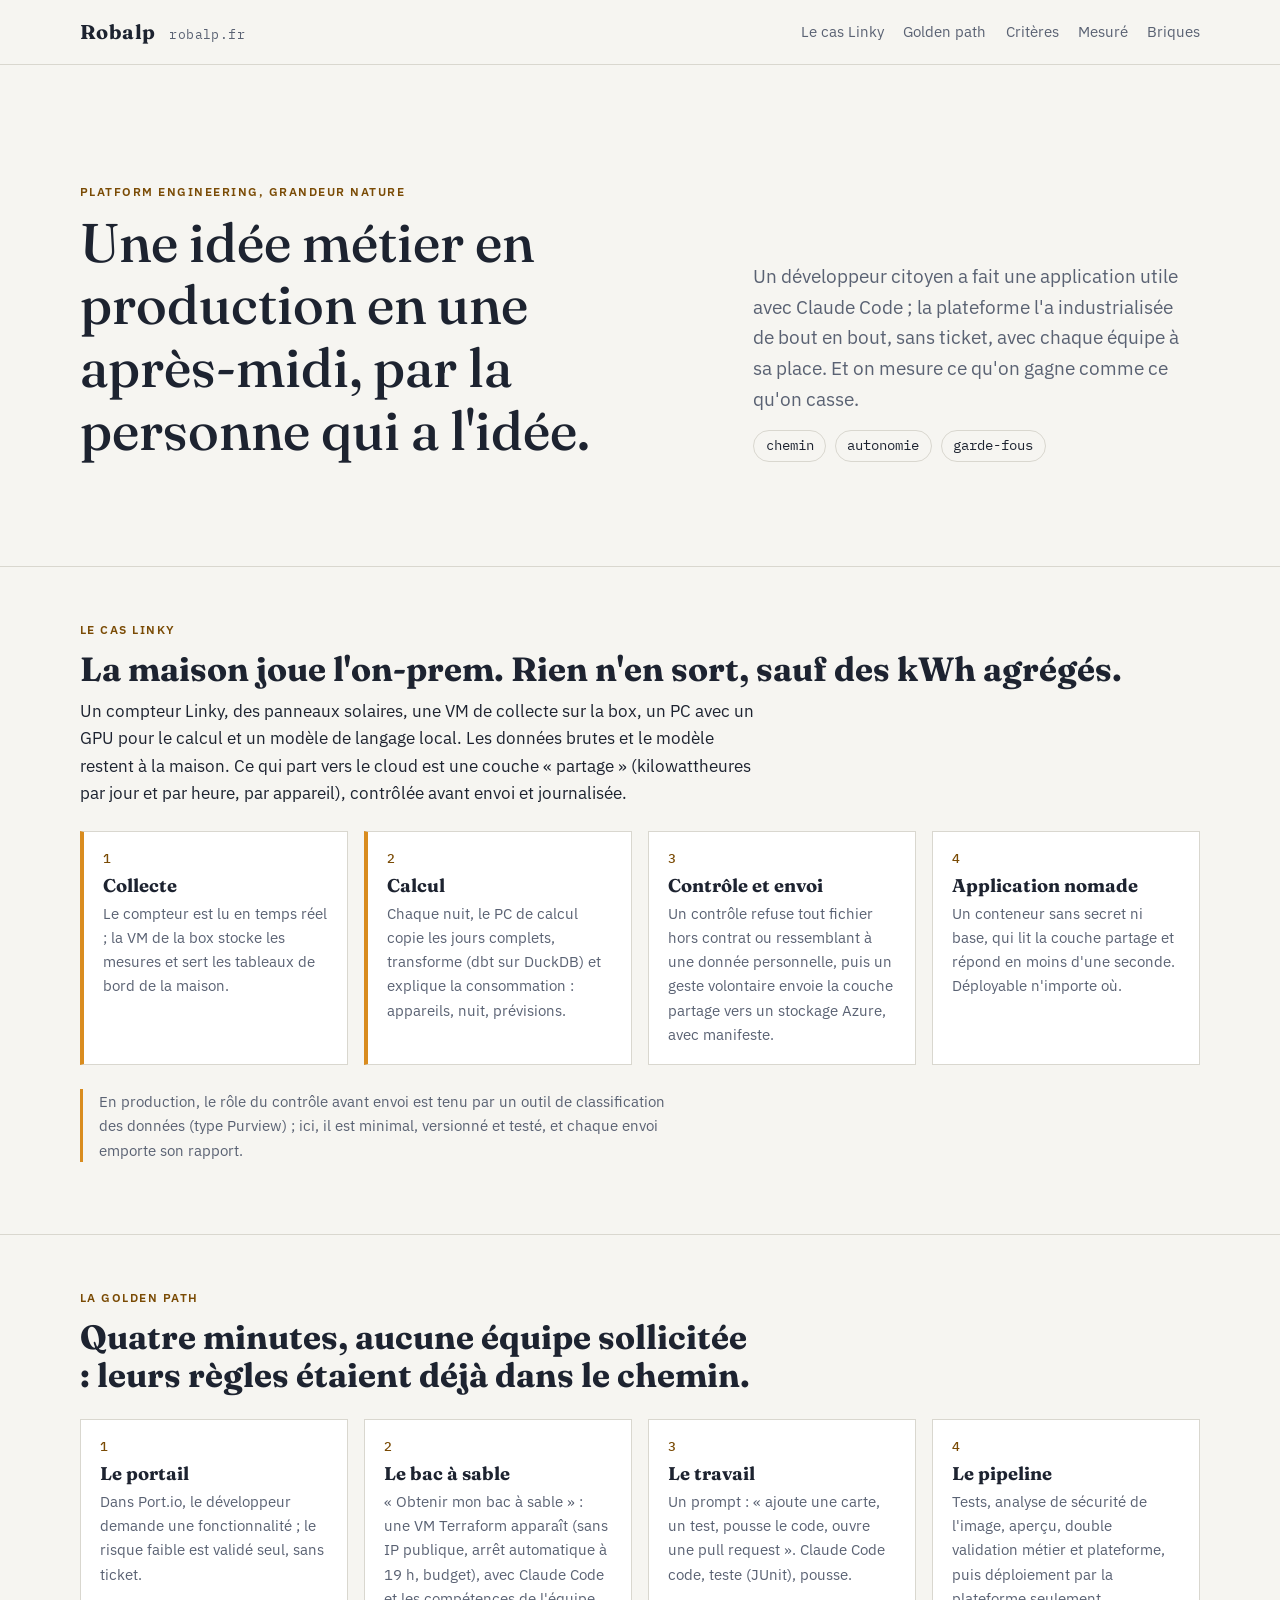
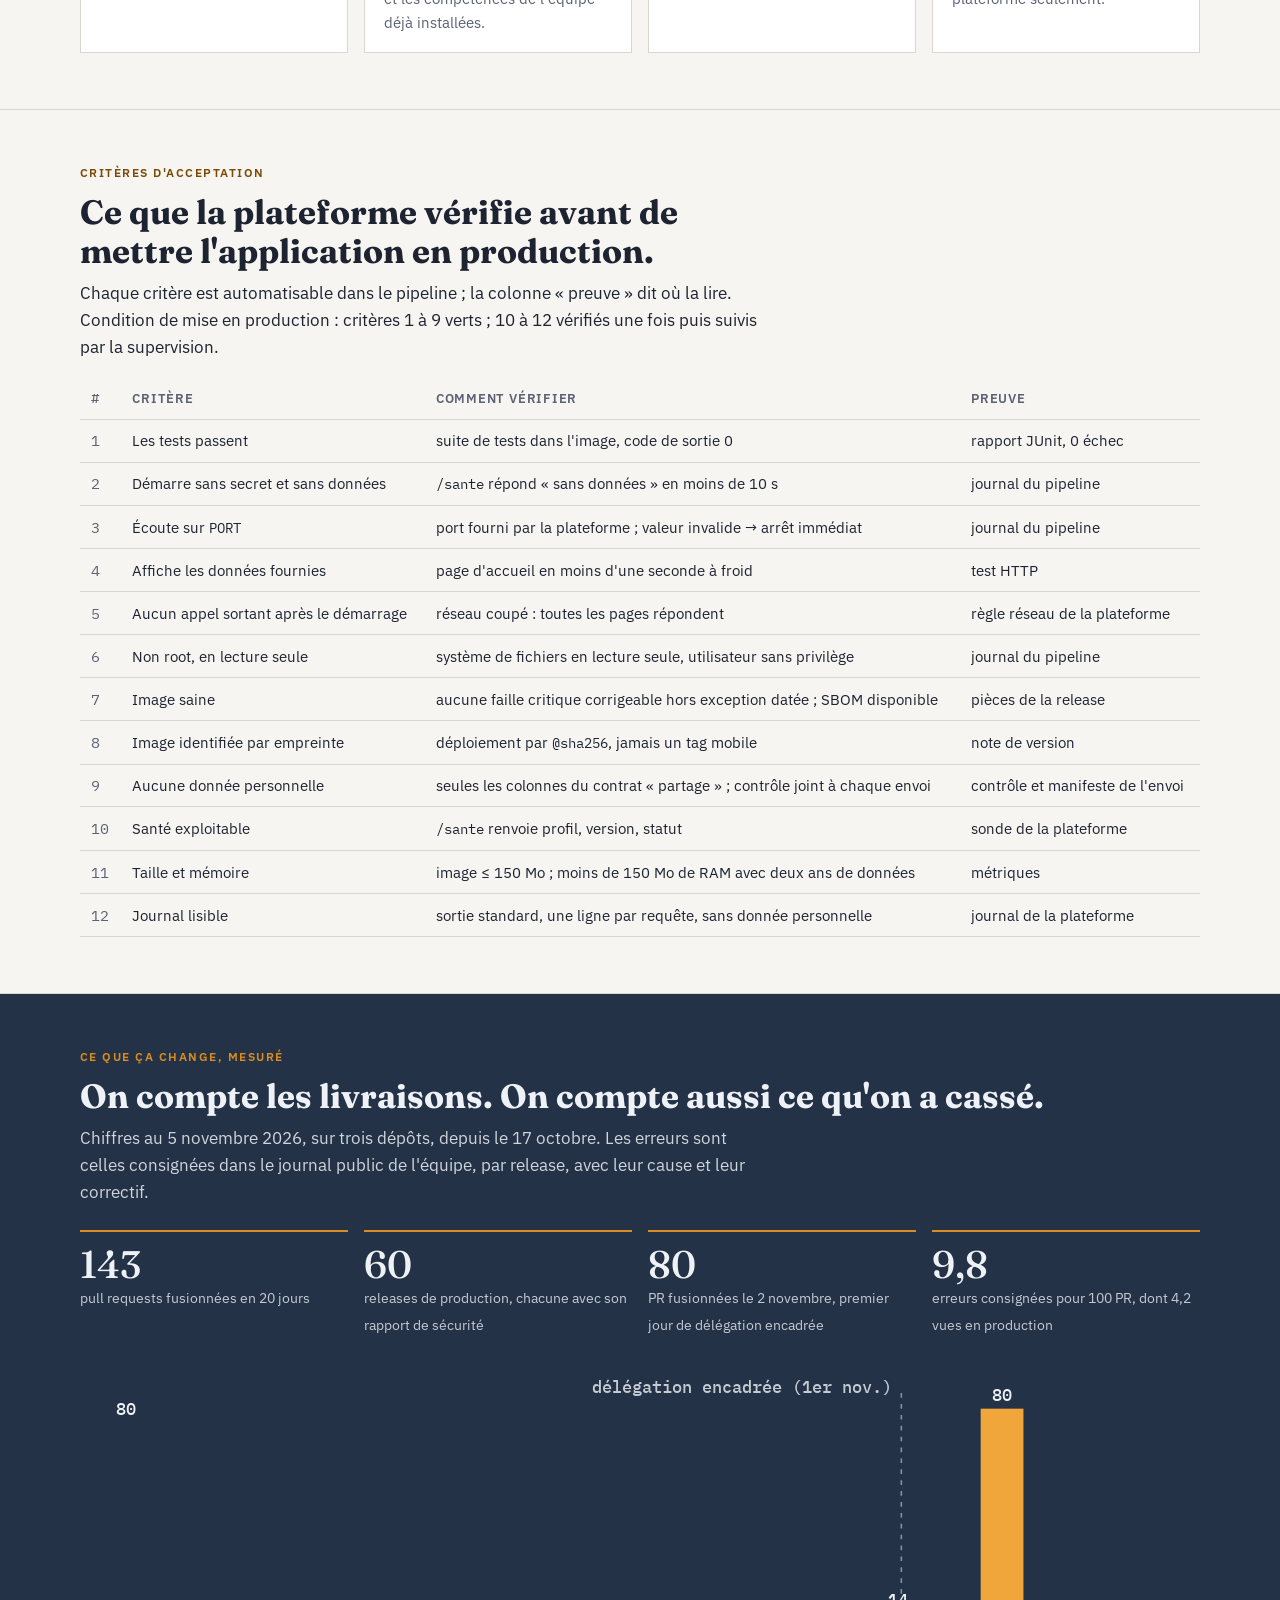
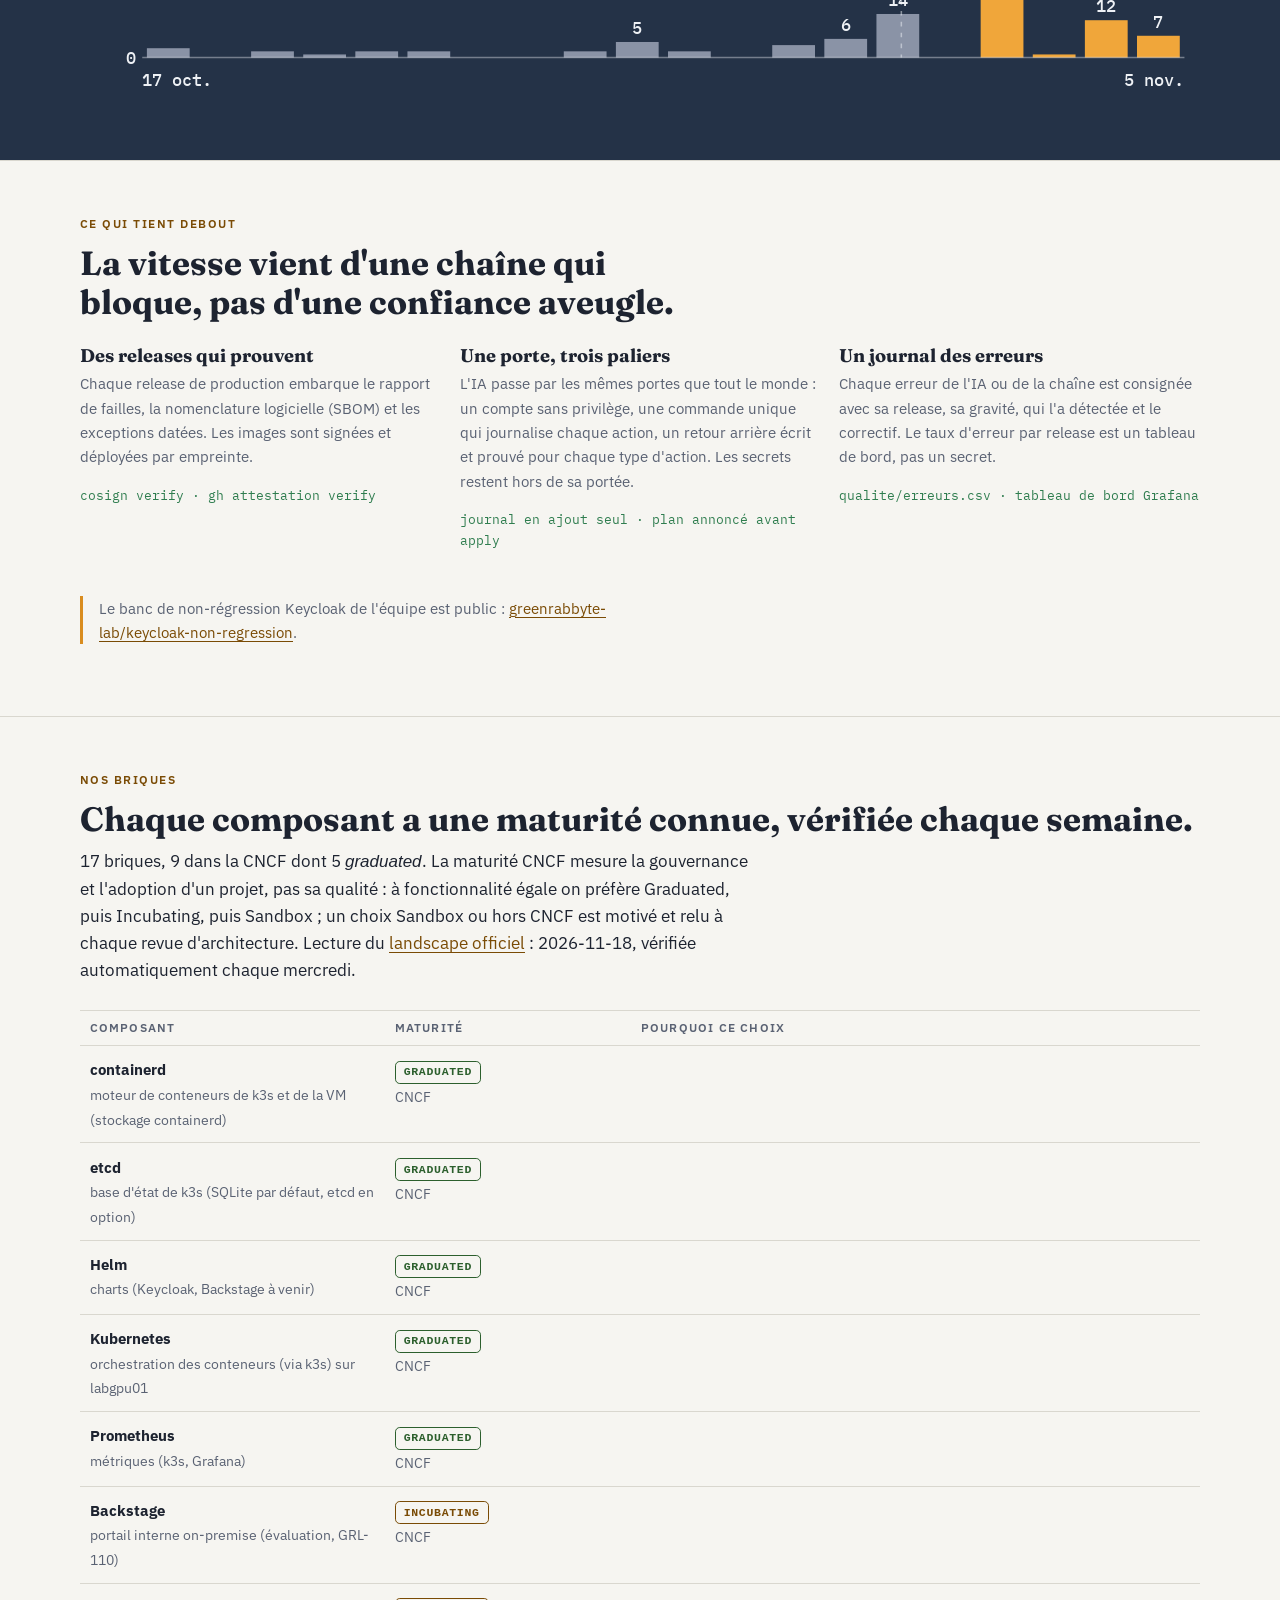
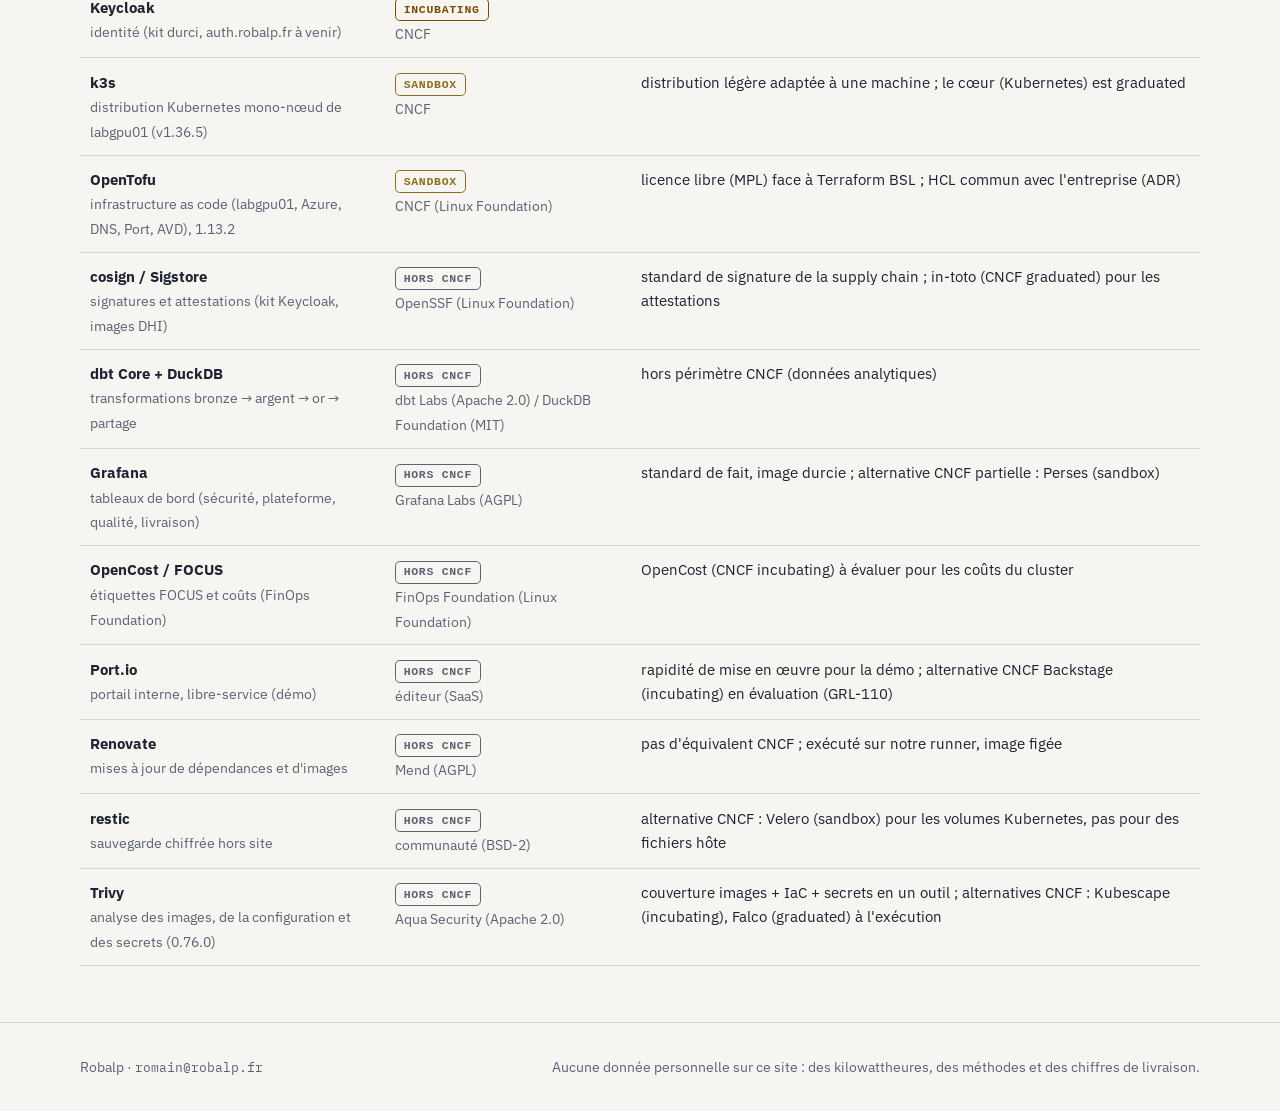
==== commit 44a77681: "Section « Nos briques » : maturité CNCF de chaque composant, générée depuis platform/qualite/maturit" ====
--- a/index.html
+++ b/index.html
@@ -2,127 +2,241 @@
 <html lang="fr">
 <head>
 <meta charset="utf-8">
-<meta name="viewport" content="width=device-width, initial-scale=1">
-<title>Platform engineering, par l'exemple | Robalp</title>
-<meta name="description" content="Le platform engineering expliqué par le concret : chaque principe tel qu&#x27;on le met en place en entreprise, puis tel qu&#x27;il tourne sur un labo maison monté avec environ 70 € et des GPU recyclés.">
-<link rel="canonical" href="https://www.robalp.fr/">
-<meta name="robots" content="index, follow, max-snippet:-1, max-image-preview:large">
-<meta name="theme-color" content="#000000">
-<meta property="og:type" content="website">
-<meta property="og:site_name" content="Robalp">
-<meta property="og:locale" content="fr_FR">
-<meta property="og:title" content="Platform engineering, par l&#x27;exemple | Robalp">
-<meta property="og:description" content="Le platform engineering expliqué par le concret : chaque principe tel qu&#x27;on le met en place en entreprise, puis tel qu&#x27;il tourne sur un labo maison monté avec environ 70 € et des GPU recyclés.">
-<meta property="og:url" content="https://www.robalp.fr/">
-<meta property="og:image" content="https://www.robalp.fr/assets/partage.png">
-<meta property="og:image:width" content="1200">
-<meta property="og:image:height" content="630">
-<meta property="og:image:alt" content="Platform engineering, en vrai, sur robalp.fr">
-<meta name="twitter:card" content="summary_large_image">
-<link rel="icon" href="assets/icone.svg" type="image/svg+xml">
-<link rel="preload" href="assets/anybody.woff2" as="font" type="font/woff2" crossorigin>
-<link rel="stylesheet" href="assets/site.css">
-<script type="application/ld+json">
-{
- "@context": "https://schema.org",
- "@graph": [
-  {
-   "@type": "WebSite",
-   "@id": "https://www.robalp.fr/#site",
-   "url": "https://www.robalp.fr/",
-   "name": "Robalp",
-   "inLanguage": "fr-FR",
-   "description": "Le platform engineering expliqué par le concret : chaque principe tel qu'on le met en place en entreprise, puis tel qu'il tourne sur un labo maison monté avec environ 70 € et des GPU recyclés."
-  },
-  {
-   "@type": "WebPage",
-   "@id": "https://www.robalp.fr/#page",
-   "url": "https://www.robalp.fr/",
-   "name": "Platform engineering, par l'exemple | Robalp",
-   "description": "Le platform engineering expliqué par le concret : chaque principe tel qu'on le met en place en entreprise, puis tel qu'il tourne sur un labo maison monté avec environ 70 € et des GPU recyclés.",
-   "inLanguage": "fr-FR",
-   "isPartOf": {
-    "@id": "https://www.robalp.fr/#site"
-   },
-   "about": {
-    "@type": "Thing",
-    "name": "Platform engineering"
-   }
-  }
- ]
+<meta name="viewport" content="width=device-width, initial-scale=1, viewport-fit=cover">
+<title>Robalp — Linky, de la maison au cloud</title>
+<meta name="description" content="Un développeur citoyen a fait une application utile avec Claude Code ; la plateforme l'a industrialisée de bout en bout. Le cas Linky : architecture, golden path, critères d'acceptation, livraisons et erreurs mesurées.">
+<link rel="preconnect" href="https://fonts.googleapis.com">
+<link rel="preconnect" href="https://fonts.gstatic.com" crossorigin>
+<link rel="stylesheet" href="https://fonts.googleapis.com/css2?family=Fraunces:opsz,wght@9..144,500;9..144,700&family=IBM+Plex+Sans:wght@400;500;600&family=IBM+Plex+Mono:wght@400;500&display=swap">
+<style>
+/* Disposition : une colonne de lecture (68 ch), bandes pleine largeur aux sections de mesure ;
+   l'accent est la couleur d'un compteur Linky (ambre), le fond un ardoise légèrement bleuté. */
+:root {
+  --bg: #f6f5f1; --fg: #1d2330; --muted: #5a6273; --line: #d9d7cf;
+  --panel: #ffffff; --accent: #d98c1f; --accent-ink: #7a4b05; --slate: #243247; --slate-fg: #eef1f5;
+  --ok: #2f7d4f;
+  --display: "Fraunces", Georgia, "Times New Roman", serif;
+  --body: "IBM Plex Sans", "Segoe UI", Helvetica, Arial, sans-serif;
+  --mono: "IBM Plex Mono", Consolas, "Courier New", monospace;
+  color-scheme: light;
 }
-</script>
-<script src="assets/compteur.js" defer></script>
+@media (prefers-color-scheme: dark) { :root:not([data-theme="light"]) {
+  --bg: #161a22; --fg: #e8e9ec; --muted: #a1a8b5; --line: #30374a;
+  --panel: #1f2430; --accent: #f0a63a; --accent-ink: #ffd79a; --slate: #0f131b; --slate-fg: #e8e9ec; --ok: #6fc48f;
+  color-scheme: dark;
+} }
+* { box-sizing: border-box; }
+html, body { margin: 0; }
+body { background: var(--bg); color: var(--fg); font: 17px/1.6 var(--body); }
+.wrap { max-width: 72rem; margin: 0 auto; padding-left: max(16px, env(safe-area-inset-left, 0px)); padding-right: max(16px, env(safe-area-inset-right, 0px)); }
+h1, h2, h3 { font-family: var(--display); font-weight: 700; line-height: 1.15; text-wrap: balance; margin: 0; }
+h1 { font-size: clamp(2rem, 5vw, 3.4rem); font-weight: 500; }
+h2 { font-size: clamp(1.5rem, 3vw, 2.1rem); margin-bottom: .6rem; }
+h3 { font-size: 1.15rem; margin-bottom: .3rem; }
+p { max-width: 68ch; margin: 0 0 1rem; }
+a { color: var(--accent-ink); text-decoration-thickness: 1px; text-underline-offset: 3px; }
+.eyebrow { font: 600 .78rem/1 var(--body); letter-spacing: .12em; text-transform: uppercase; color: var(--accent-ink); margin-bottom: .9rem; }
+header.site { border-bottom: 1px solid var(--line); }
+header.site .wrap { display: flex; justify-content: space-between; align-items: center; padding-block: 1rem; gap: 1rem; flex-wrap: wrap; }
+.brand { font-family: var(--display); font-weight: 700; font-size: 1.25rem; letter-spacing: .02em; }
+.brand small { font-family: var(--mono); font-weight: 400; color: var(--muted); font-size: .8rem; margin-left: .6rem; }
+nav a { color: var(--muted); text-decoration: none; margin-left: 1.2rem; font-size: .95rem; }
+nav a:hover { color: var(--fg); }
+.hero .wrap { padding-block: 4rem 3rem; display: grid; grid-template-columns: minmax(0, 1.4fr) minmax(0, 1fr); gap: 3rem; align-items: end; }
+.hero p.lead { font-size: 1.2rem; color: var(--muted); max-width: 40ch; }
+.hero .kw { display: flex; gap: .6rem; flex-wrap: wrap; font-family: var(--mono); font-size: .85rem; }
+.hero .kw span { border: 1px solid var(--line); border-radius: 999px; padding: .25rem .7rem; }
+section { padding-block: 3.5rem; }
+section + section { border-top: 1px solid var(--line); }
+.flow { display: grid; grid-template-columns: repeat(4, minmax(0, 1fr)); gap: 1rem; margin-top: 1.5rem; counter-reset: etape; }
+.flow .step { background: var(--panel); border: 1px solid var(--line); padding: 1.1rem 1.2rem; position: relative; min-width: 0; }
+.flow .step::before { counter-increment: etape; content: counter(etape); font: 500 .8rem var(--mono); color: var(--accent-ink); display: block; margin-bottom: .5rem; }
+.flow .step p { font-size: .95rem; color: var(--muted); margin: 0; }
+.flow .step.house { border-left: 4px solid var(--accent); }
+.note { font-size: .95rem; color: var(--muted); border-left: 3px solid var(--accent); padding-left: 1rem; max-width: 68ch; }
+.band { background: var(--slate); color: var(--slate-fg); }
+.band h2, .band .eyebrow { color: var(--slate-fg); }
+.band .eyebrow { color: var(--accent); }
+.stats { display: grid; grid-template-columns: repeat(4, minmax(0, 1fr)); gap: 1rem; margin: 1.5rem 0; }
+.stat { border-top: 2px solid var(--accent); padding-top: .8rem; min-width: 0; }
+.stat b { display: block; font: 500 2.4rem/1 var(--display); font-variant-numeric: tabular-nums; }
+.stat span { font-size: .9rem; opacity: .8; }
+.chart { overflow-x: auto; margin-top: 1rem; }
+.chart svg { width: 100%; max-width: 100%; height: auto; display: block; }
+.chart text { font: 500 11px var(--mono); fill: currentColor; }
+.band p { color: var(--slate-fg); opacity: .85; }
+table { border-collapse: collapse; width: 100%; font-size: .95rem; }
+.table { overflow-x: auto; margin-top: 1.2rem; }
+th, td { text-align: left; padding: .55rem .7rem; border-bottom: 1px solid var(--line); vertical-align: top; }
+th { font-weight: 600; font-size: .8rem; letter-spacing: .06em; text-transform: uppercase; color: var(--muted); }
+td.n { font-family: var(--mono); color: var(--muted); white-space: nowrap; }
+code { font-family: var(--mono); font-size: .9em; }
+.cards { display: grid; grid-template-columns: repeat(3, minmax(0, 1fr)); gap: 1.2rem; margin-top: 1.5rem; }
+.cards article { min-width: 0; }
+.cards article p { font-size: .95rem; color: var(--muted); }
+.cards .proof { font-family: var(--mono); font-size: .82rem; color: var(--ok); }
+footer { border-top: 1px solid var(--line); font-size: .9rem; color: var(--muted); }
+footer .wrap { padding-block: 2rem; display: flex; justify-content: space-between; gap: 1rem; flex-wrap: wrap; }
+footer code { user-select: all; }
+@media (max-width: 760px) {
+  .hero .wrap { grid-template-columns: 1fr; gap: 1.5rem; }
+  .flow, .stats, .cards { grid-template-columns: 1fr 1fr; }
+}
+@media (max-width: 480px) { .flow, .stats, .cards { grid-template-columns: 1fr; } nav a { margin-left: .8rem; } }
+:focus-visible { outline: 2px solid var(--accent); outline-offset: 2px; }
+.briques { width: 100%; border-collapse: collapse; margin-top: 1.6rem; font-size: .95rem; }
+.briques th, .briques td { text-align: left; vertical-align: top; padding: .7rem .6rem; border-top: 1px solid var(--line, #d9dde5); }
+.briques th { font: 600 .75rem/1 var(--body); letter-spacing: .1em; text-transform: uppercase; color: var(--muted); }
+.briques .role { color: var(--muted); font-size: .85rem; }
+.mat { display: inline-block; font: 600 .72rem/1 var(--mono); letter-spacing: .06em; text-transform: uppercase; padding: .3rem .5rem; border-radius: .3rem; border: 1px solid currentColor; }
+.mat.grad { color: #2c5f2d; } .mat.incub { color: var(--accent-ink); } .mat.sand { color: #8a6d1f; } .mat.hors { color: var(--muted); }
+@media (max-width: 640px) { .briques thead { display: none; } .briques td { display: block; border-top: 0; padding: .3rem .2rem; } .briques tr { display: block; border-top: 1px solid var(--line, #d9dde5); padding: .6rem 0; } }
+</style>
 </head>
 <body>
-<a class="evitement" href="#contenu">Aller au contenu</a>
-<header class="tete"><div class="cadre">
-  <a class="marque" href="index.html" aria-label="Robalp, accueil">robalp</a>
-  <nav aria-label="Pages du site"><a href="en-vrai.html">En vrai</a><a href="portail.html">Portail</a><a href="golden-paths.html">Golden paths</a><a href="agents-ia.html">Agents IA</a><a href="observabilite.html">Observabilité</a><a href="architecture.html">Architecture</a></nav>
+<header class="site"><div class="wrap">
+  <div class="brand">Robalp <small>robalp.fr</small></div>
+  <nav><a href="#cas">Le cas Linky</a><a href="#chemin">Golden path</a><a href="#criteres">Critères</a><a href="#mesure">Mesuré</a><a href="#briques">Briques</a></nav>
 </div></header>
 
-<main id="contenu" class="cadre">
-
-<section class="entree ouverture">
-  <h1><span>Platform</span> <span>engineering</span></h1>
-  <p class="chapeau">Ce que c'est, comment ça se traduit au quotidien, et la démonstration sur un labo monté à la maison avec environ 70 € et des GPU recyclés.</p>
-</section>
-
-<section class="bloc">
-  <h2>Une plateforme est un produit interne</h2>
-  <p>Ses utilisateurs sont les équipes qui développent. Elle leur donne des chemins tout prêts pour passer d'une idée à la production, avec la sécurité, le déploiement et la supervision déjà intégrés. Chaque équipe garde la main sur son application ; la plateforme porte le reste.</p>
-  <p>Ce site montre chaque principe deux fois : tel qu'on le met en place en entreprise, puis tel qu'il tourne pour de vrai sur le labo.</p>
-</section>
-
-<section class="bloc" aria-labelledby="niveaux">
-  <h2 id="niveaux">Trois niveaux de lecture</h2>
-  <ol class="parcours">
-    <li>
-      <h3><a href="en-vrai.html">C'est quoi, en vrai ?</a></h3>
-      <p>Le problème que ça règle, ce que fait une équipe plateforme, une journée type et le vocabulaire. Pour commencer.</p>
-    </li>
-    <li>
-      <h3>Quatre thèmes</h3>
-      <p>Pour chacun, le principe en entreprise, puis ce qu'il donne sur le labo.</p>
-      <ul class="themes">
-        <li><a href="portail.html">Le portail développeur</a></li>
-        <li><a href="golden-paths.html">Les golden paths</a></li>
-        <li><a href="agents-ia.html">La gouvernance des agents IA</a></li>
-        <li><a href="observabilite.html">L'observabilité</a></li>
-      </ul>
-    </li>
-    <li>
-      <h3><a href="architecture.html">L'architecture</a></h3>
-      <p>Les machines, le chemin des données, ce qui part dans le cloud et ce qui ne quitte jamais la maison.</p>
-    </li>
-  </ol>
-</section>
-
-<section class="bloc">
-  <h2>Le labo tient ses comptes</h2>
-  <p>Du 17 octobre au 5 novembre 2026, sur trois dépôts du labo :</p>
-  <dl class="releve">
-    <div><dt>143</dt><dd>pull requests fusionnées en 20 jours</dd></div>
-    <div><dt>60</dt><dd>releases publiées</dd></div>
-    <div><dt>9,8</dt><dd>erreurs consignées pour 100 pull requests, dont 4,2 vues en production</dd></div>
-  </dl>
-  <p><a href="agents-ia.html#mesure">Comment ces chiffres sont tenus</a></p>
-</section>
-
-</main>
-
-<footer class="pied"><div class="cadre">
-  <div class="compteur">
-    <p class="compteur-titre">Cette page, mesurée par votre navigateur</p>
-    <p class="compteur-valeurs"><span id="poids">…</span><span id="energie"></span></p>
-    <p class="compteur-note"><span id="fichiers">Les fichiers</span> transférés. Énergie estimée avec le <a href="https://sustainablewebdesign.org/estimating-digital-emissions/">modèle Sustainable Web Design v4</a>, à 0,30 kWh par Go.</p>
-    <noscript><p class="compteur-note">Le compteur a besoin de JavaScript.</p></noscript>
-  </div>
-  <div class="pied-texte">
-    <p>Aucune donnée personnelle sur ce site : des kilowattheures, des méthodes et des chiffres de livraison.</p>
-    <p>Contact : <a href="mailto:romain@robalp.fr">romain@robalp.fr</a></p>
-    <p>Code du site : <a href="https://github.com/greenrabbyte-lab/www">greenrabbyte-lab/www</a></p>
-  </div>
+<section class="hero"><div class="wrap">
+  <div>
+    <div class="eyebrow">Platform engineering, grandeur nature</div>
+    <h1>Une idée métier en production en une après-midi, par la personne qui a l'idée.</h1>
+  </div>
+  <div>
+    <p class="lead">Un développeur citoyen a fait une application utile avec Claude Code ; la plateforme l'a industrialisée de bout en bout, sans ticket, avec chaque équipe à sa place. Et on mesure ce qu'on gagne comme ce qu'on casse.</p>
+    <div class="kw"><span>chemin</span><span>autonomie</span><span>garde-fous</span></div>
+  </div>
+</div></section>
+
+<section id="cas"><div class="wrap">
+  <div class="eyebrow">Le cas Linky</div>
+  <h2>La maison joue l'on-prem. Rien n'en sort, sauf des kWh agrégés.</h2>
+  <p>Un compteur Linky, des panneaux solaires, une VM de collecte sur la box, un PC avec un GPU pour le calcul et un modèle de langage local. Les données brutes et le modèle restent à la maison. Ce qui part vers le cloud est une couche « partage » (kilowattheures par jour et par heure, par appareil), contrôlée avant envoi et journalisée.</p>
+  <div class="flow">
+    <div class="step house"><h3>Collecte</h3><p>Le compteur est lu en temps réel ; la VM de la box stocke les mesures et sert les tableaux de bord de la maison.</p></div>
+    <div class="step house"><h3>Calcul</h3><p>Chaque nuit, le PC de calcul copie les jours complets, transforme (dbt sur DuckDB) et explique la consommation : appareils, nuit, prévisions.</p></div>
+    <div class="step"><h3>Contrôle et envoi</h3><p>Un contrôle refuse tout fichier hors contrat ou ressemblant à une donnée personnelle, puis un geste volontaire envoie la couche partage vers un stockage Azure, avec manifeste.</p></div>
+    <div class="step"><h3>Application nomade</h3><p>Un conteneur sans secret ni base, qui lit la couche partage et répond en moins d'une seconde. Déployable n'importe où.</p></div>
+  </div>
+  <p class="note" style="margin-top:1.5rem">En production, le rôle du contrôle avant envoi est tenu par un outil de classification des données (type Purview) ; ici, il est minimal, versionné et testé, et chaque envoi emporte son rapport.</p>
+</div></section>
+
+<section id="chemin"><div class="wrap">
+  <div class="eyebrow">La golden path</div>
+  <h2>Quatre minutes, aucune équipe sollicitée : leurs règles étaient déjà dans le chemin.</h2>
+  <div class="flow">
+    <div class="step"><h3>Le portail</h3><p>Dans Port.io, le développeur demande une fonctionnalité ; le risque faible est validé seul, sans ticket.</p></div>
+    <div class="step"><h3>Le bac à sable</h3><p>« Obtenir mon bac à sable » : une VM Terraform apparaît (sans IP publique, arrêt automatique à 19 h, budget), avec Claude Code et les compétences de l'équipe déjà installées.</p></div>
+    <div class="step"><h3>Le travail</h3><p>Un prompt : « ajoute une carte, un test, pousse le code, ouvre une pull request ». Claude Code code, teste (JUnit), pousse.</p></div>
+    <div class="step"><h3>Le pipeline</h3><p>Tests, analyse de sécurité de l'image, aperçu, double validation métier et plateforme, puis déploiement par la plateforme seulement.</p></div>
+  </div>
+</div></section>
+
+<section id="criteres"><div class="wrap">
+  <div class="eyebrow">Critères d'acceptation</div>
+  <h2>Ce que la plateforme vérifie avant de mettre l'application en production.</h2>
+  <p>Chaque critère est automatisable dans le pipeline ; la colonne « preuve » dit où la lire. Condition de mise en production : critères 1 à 9 verts ; 10 à 12 vérifiés une fois puis suivis par la supervision.</p>
+  <div class="table"><table>
+    <thead><tr><th>#</th><th>Critère</th><th>Comment vérifier</th><th>Preuve</th></tr></thead>
+    <tbody>
+      <tr><td class="n">1</td><td>Les tests passent</td><td>suite de tests dans l'image, code de sortie 0</td><td>rapport JUnit, 0 échec</td></tr>
+      <tr><td class="n">2</td><td>Démarre sans secret et sans données</td><td><code>/sante</code> répond « sans données » en moins de 10 s</td><td>journal du pipeline</td></tr>
+      <tr><td class="n">3</td><td>Écoute sur <code>PORT</code></td><td>port fourni par la plateforme ; valeur invalide → arrêt immédiat</td><td>journal du pipeline</td></tr>
+      <tr><td class="n">4</td><td>Affiche les données fournies</td><td>page d'accueil en moins d'une seconde à froid</td><td>test HTTP</td></tr>
+      <tr><td class="n">5</td><td>Aucun appel sortant après le démarrage</td><td>réseau coupé : toutes les pages répondent</td><td>règle réseau de la plateforme</td></tr>
+      <tr><td class="n">6</td><td>Non root, en lecture seule</td><td>système de fichiers en lecture seule, utilisateur sans privilège</td><td>journal du pipeline</td></tr>
+      <tr><td class="n">7</td><td>Image saine</td><td>aucune faille critique corrigeable hors exception datée ; SBOM disponible</td><td>pièces de la release</td></tr>
+      <tr><td class="n">8</td><td>Image identifiée par empreinte</td><td>déploiement par <code>@sha256</code>, jamais un tag mobile</td><td>note de version</td></tr>
+      <tr><td class="n">9</td><td>Aucune donnée personnelle</td><td>seules les colonnes du contrat « partage » ; contrôle joint à chaque envoi</td><td>contrôle et manifeste de l'envoi</td></tr>
+      <tr><td class="n">10</td><td>Santé exploitable</td><td><code>/sante</code> renvoie profil, version, statut</td><td>sonde de la plateforme</td></tr>
+      <tr><td class="n">11</td><td>Taille et mémoire</td><td>image ≤ 150 Mo ; moins de 150 Mo de RAM avec deux ans de données</td><td>métriques</td></tr>
+      <tr><td class="n">12</td><td>Journal lisible</td><td>sortie standard, une ligne par requête, sans donnée personnelle</td><td>journal de la plateforme</td></tr>
+    </tbody>
+  </table></div>
+</div></section>
+
+<section id="mesure" class="band"><div class="wrap">
+  <div class="eyebrow">Ce que ça change, mesuré</div>
+  <h2>On compte les livraisons. On compte aussi ce qu'on a cassé.</h2>
+  <p>Chiffres au 5 novembre 2026, sur trois dépôts, depuis le 17 octobre. Les erreurs sont celles consignées dans le journal public de l'équipe, par release, avec leur cause et leur correctif.</p>
+  <div class="stats">
+    <div class="stat"><b>143</b><span>pull requests fusionnées en 20 jours</span></div>
+    <div class="stat"><b>60</b><span>releases de production, chacune avec son rapport de sécurité</span></div>
+    <div class="stat"><b>80</b><span>PR fusionnées le 2 novembre, premier jour de délégation encadrée</span></div>
+    <div class="stat"><b>9,8</b><span>erreurs consignées pour 100 PR, dont 4,2 vues en production</span></div>
+  </div>
+  <div class="chart" aria-label="Pull requests fusionnées par jour, du 17 octobre au 5 novembre 2026">
+    <svg viewBox="0 0 720 220" role="img">
+      <g id="barres"></g>
+      <line x1="40" y1="190" x2="710" y2="190" stroke="currentColor" stroke-opacity=".4"/>
+      <text x="40" y="208" text-anchor="start">17 oct.</text>
+      <text x="710" y="208" text-anchor="end">5 nov.</text>
+      <text x="36" y="194" text-anchor="end">0</text>
+      <text x="36" y="34" text-anchor="end">80</text>
+      <line x1="528" y1="20" x2="528" y2="190" stroke="currentColor" stroke-opacity=".5" stroke-dasharray="3 4"/>
+      <text x="522" y="20" text-anchor="end" opacity=".8">délégation encadrée (1er nov.)</text>
+    </svg>
+  </div>
+</div></section>
+
+<section id="tient"><div class="wrap">
+  <div class="eyebrow">Ce qui tient debout</div>
+  <h2>La vitesse vient d'une chaîne qui bloque, pas d'une confiance aveugle.</h2>
+  <div class="cards">
+    <article><h3>Des releases qui prouvent</h3><p>Chaque release de production embarque le rapport de failles, la nomenclature logicielle (SBOM) et les exceptions datées. Les images sont signées et déployées par empreinte.</p><p class="proof">cosign verify · gh attestation verify</p></article>
+    <article><h3>Une porte, trois paliers</h3><p>L'IA passe par les mêmes portes que tout le monde : un compte sans privilège, une commande unique qui journalise chaque action, un retour arrière écrit et prouvé pour chaque type d'action. Les secrets restent hors de sa portée.</p><p class="proof">journal en ajout seul · plan annoncé avant apply</p></article>
+    <article><h3>Un journal des erreurs</h3><p>Chaque erreur de l'IA ou de la chaîne est consignée avec sa release, sa gravité, qui l'a détectée et le correctif. Le taux d'erreur par release est un tableau de bord, pas un secret.</p><p class="proof">qualite/erreurs.csv · tableau de bord Grafana</p></article>
+  </div>
+  <p class="note" style="margin-top:1.8rem">Le banc de non-régression Keycloak de l'équipe est public : <a href="https://github.com/greenrabbyte-lab/keycloak-non-regression">greenrabbyte-lab/keycloak-non-regression</a>.</p>
+</div></section>
+
+<section id="briques"><div class="wrap">
+  <div class="eyebrow">Nos briques</div>
+  <h2>Chaque composant a une maturité connue, vérifiée chaque semaine.</h2>
+  <p class="lead">17 briques, 9 dans la CNCF dont 5 <em>graduated</em>. La maturité CNCF mesure la gouvernance et l'adoption d'un projet, pas sa qualité : à fonctionnalité égale on préfère Graduated, puis Incubating, puis Sandbox ; un choix Sandbox ou hors CNCF est motivé et relu à chaque revue d'architecture. Lecture du <a href="https://landscape.cncf.io/">landscape officiel</a> : 2026-11-18, vérifiée automatiquement chaque mercredi.</p>
+  <table class="briques">
+    <thead><tr><th>Composant</th><th>Maturité</th><th>Pourquoi ce choix</th></tr></thead>
+    <tbody>
+    <tr><td><strong>containerd</strong><br><span class="role">moteur de conteneurs de k3s et de la VM (stockage containerd)</span></td><td><span class="mat grad">Graduated</span><br><span class="role">CNCF</span></td><td></td></tr>
+    <tr><td><strong>etcd</strong><br><span class="role">base d'état de k3s (SQLite par défaut, etcd en option)</span></td><td><span class="mat grad">Graduated</span><br><span class="role">CNCF</span></td><td></td></tr>
+    <tr><td><strong>Helm</strong><br><span class="role">charts (Keycloak, Backstage à venir)</span></td><td><span class="mat grad">Graduated</span><br><span class="role">CNCF</span></td><td></td></tr>
+    <tr><td><strong>Kubernetes</strong><br><span class="role">orchestration des conteneurs (via k3s) sur labgpu01</span></td><td><span class="mat grad">Graduated</span><br><span class="role">CNCF</span></td><td></td></tr>
+    <tr><td><strong>Prometheus</strong><br><span class="role">métriques (k3s, Grafana)</span></td><td><span class="mat grad">Graduated</span><br><span class="role">CNCF</span></td><td></td></tr>
+    <tr><td><strong>Backstage</strong><br><span class="role">portail interne on-premise (évaluation, GRL-110)</span></td><td><span class="mat incub">Incubating</span><br><span class="role">CNCF</span></td><td></td></tr>
+    <tr><td><strong>Keycloak</strong><br><span class="role">identité (kit durci, auth.robalp.fr à venir)</span></td><td><span class="mat incub">Incubating</span><br><span class="role">CNCF</span></td><td></td></tr>
+    <tr><td><strong>k3s</strong><br><span class="role">distribution Kubernetes mono-nœud de labgpu01 (v1.36.5)</span></td><td><span class="mat sand">Sandbox</span><br><span class="role">CNCF</span></td><td>distribution légère adaptée à une machine ; le cœur (Kubernetes) est graduated</td></tr>
+    <tr><td><strong>OpenTofu</strong><br><span class="role">infrastructure as code (labgpu01, Azure, DNS, Port, AVD), 1.13.2</span></td><td><span class="mat sand">Sandbox</span><br><span class="role">CNCF (Linux Foundation)</span></td><td>licence libre (MPL) face à Terraform BSL ; HCL commun avec l'entreprise (ADR)</td></tr>
+    <tr><td><strong>cosign / Sigstore</strong><br><span class="role">signatures et attestations (kit Keycloak, images DHI)</span></td><td><span class="mat hors">Hors CNCF</span><br><span class="role">OpenSSF (Linux Foundation)</span></td><td>standard de signature de la supply chain ; in-toto (CNCF graduated) pour les attestations</td></tr>
+    <tr><td><strong>dbt Core + DuckDB</strong><br><span class="role">transformations bronze → argent → or → partage</span></td><td><span class="mat hors">Hors CNCF</span><br><span class="role">dbt Labs (Apache 2.0) / DuckDB Foundation (MIT)</span></td><td>hors périmètre CNCF (données analytiques)</td></tr>
+    <tr><td><strong>Grafana</strong><br><span class="role">tableaux de bord (sécurité, plateforme, qualité, livraison)</span></td><td><span class="mat hors">Hors CNCF</span><br><span class="role">Grafana Labs (AGPL)</span></td><td>standard de fait, image durcie ; alternative CNCF partielle : Perses (sandbox)</td></tr>
+    <tr><td><strong>OpenCost / FOCUS</strong><br><span class="role">étiquettes FOCUS et coûts (FinOps Foundation)</span></td><td><span class="mat hors">Hors CNCF</span><br><span class="role">FinOps Foundation (Linux Foundation)</span></td><td>OpenCost (CNCF incubating) à évaluer pour les coûts du cluster</td></tr>
+    <tr><td><strong>Port.io</strong><br><span class="role">portail interne, libre-service (démo)</span></td><td><span class="mat hors">Hors CNCF</span><br><span class="role">éditeur (SaaS)</span></td><td>rapidité de mise en œuvre pour la démo ; alternative CNCF Backstage (incubating) en évaluation (GRL-110)</td></tr>
+    <tr><td><strong>Renovate</strong><br><span class="role">mises à jour de dépendances et d'images</span></td><td><span class="mat hors">Hors CNCF</span><br><span class="role">Mend (AGPL)</span></td><td>pas d'équivalent CNCF ; exécuté sur notre runner, image figée</td></tr>
+    <tr><td><strong>restic</strong><br><span class="role">sauvegarde chiffrée hors site</span></td><td><span class="mat hors">Hors CNCF</span><br><span class="role">communauté (BSD-2)</span></td><td>alternative CNCF : Velero (sandbox) pour les volumes Kubernetes, pas pour des fichiers hôte</td></tr>
+    <tr><td><strong>Trivy</strong><br><span class="role">analyse des images, de la configuration et des secrets (0.76.0)</span></td><td><span class="mat hors">Hors CNCF</span><br><span class="role">Aqua Security (Apache 2.0)</span></td><td>couverture images + IaC + secrets en un outil ; alternatives CNCF : Kubescape (incubating), Falco (graduated) à l'exécution</td></tr>
+    </tbody>
+  </table>
+</div></section>
+
+<footer><div class="wrap">
+  <div>Robalp · <code>romain@robalp.fr</code></div>
+  <div>Aucune donnée personnelle sur ce site : des kilowattheures, des méthodes et des chiffres de livraison.</div>
 </div></footer>
+
+<script>
+(function () {
+  var serie = [["17",3],["18",0],["19",2],["20",1],["21",2],["22",2],["23",0],["24",0],["25",2],["26",5],["27",2],["28",0],["29",4],["30",6],["31",14],["1",0],["2",80],["3",1],["4",12],["5",7]];
+  var g = document.getElementById("barres"), x0 = 40, largeur = 670, h0 = 190, haut = 160, max = 80;
+  var pas = largeur / serie.length, ns = "http://www.w3.org/2000/svg";
+  serie.forEach(function (d, i) {
+    var h = d[1] / max * haut, r = document.createElementNS(ns, "rect");
+    r.setAttribute("x", x0 + i * pas + 3); r.setAttribute("y", h0 - h); r.setAttribute("width", pas - 6); r.setAttribute("height", Math.max(h, d[1] ? 1 : 0));
+    r.setAttribute("fill", i >= 15 ? "#f0a63a" : "#8a93a6"); g.appendChild(r);
+    if (d[1] >= 5) { var t = document.createElementNS(ns, "text"); t.setAttribute("x", x0 + i * pas + pas / 2); t.setAttribute("y", h0 - h - 5); t.setAttribute("text-anchor", "middle"); t.textContent = d[1]; g.appendChild(t); }
+  });
+})();
+</script>
 </body>
 </html>
